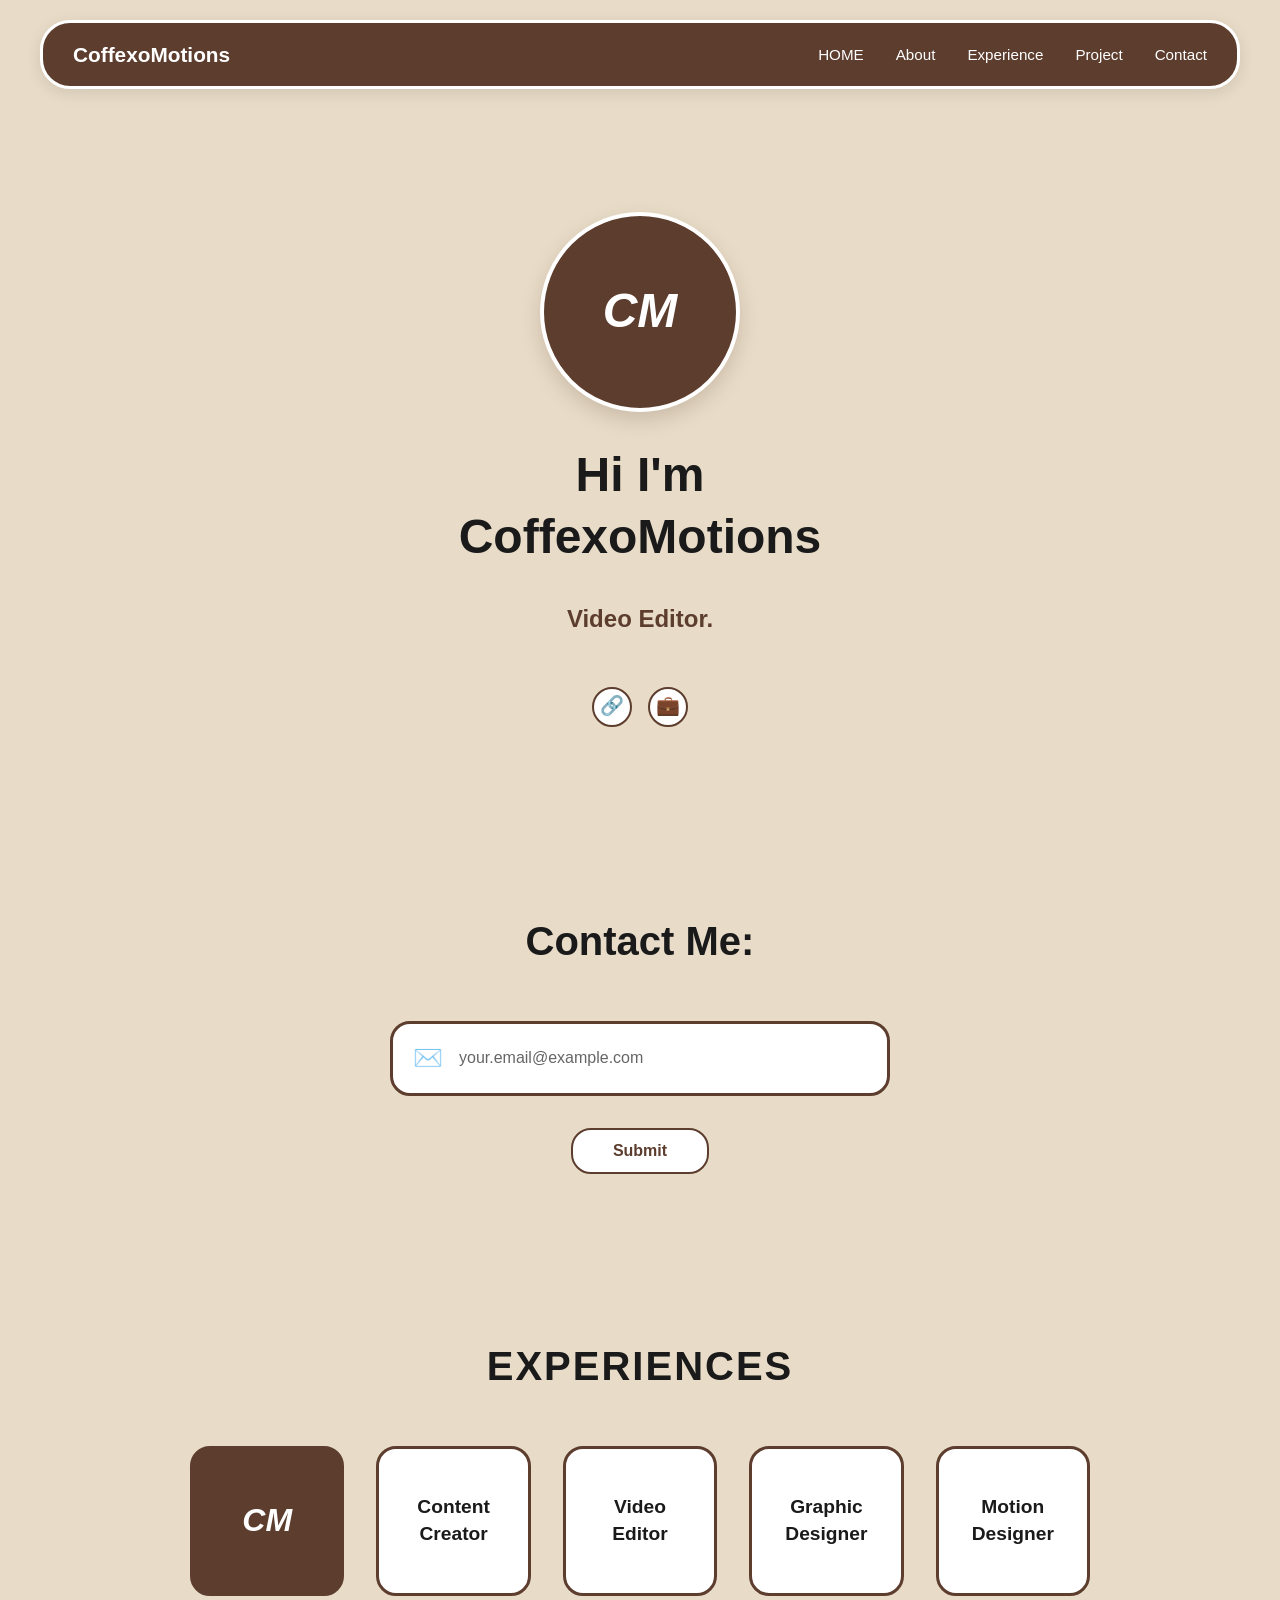
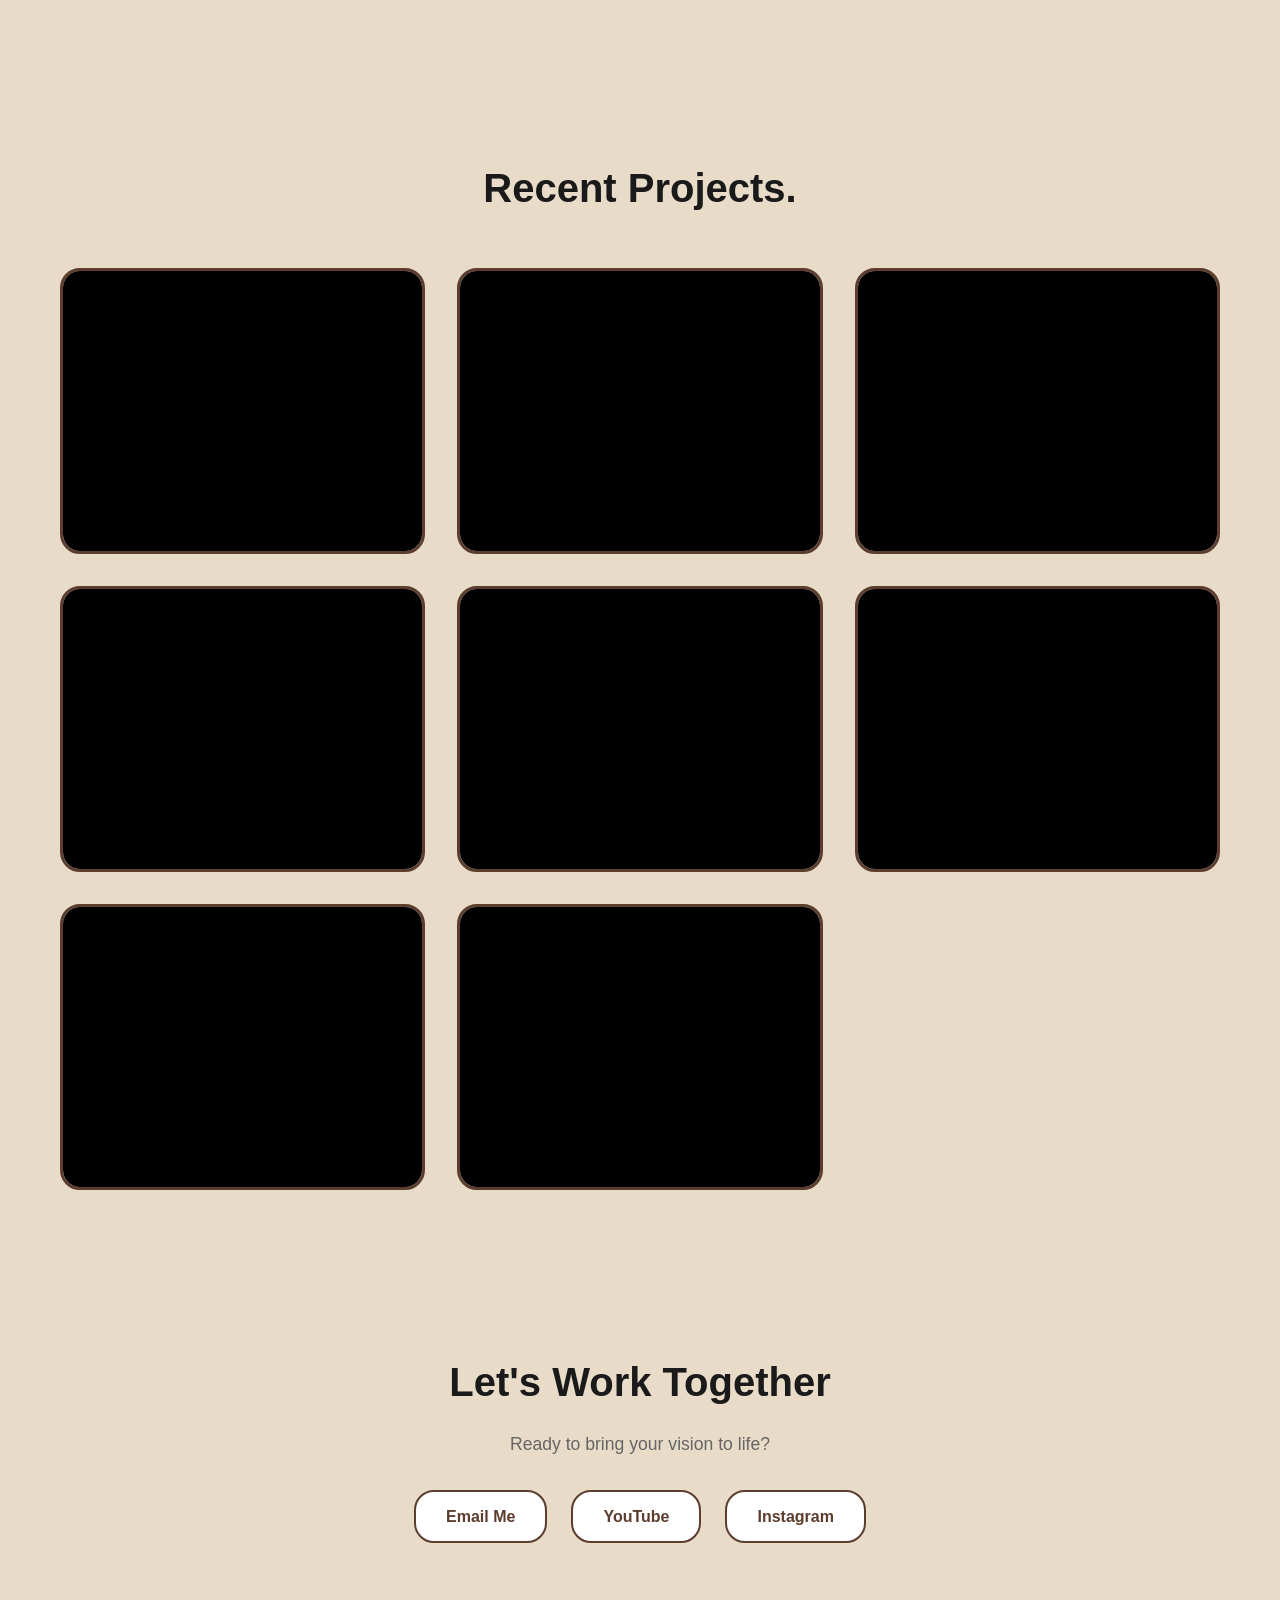
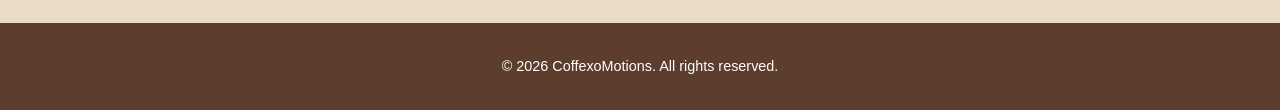
==== index.html @ 7d2a72c0 "Initial commit: Portfolio website with cream/brown design" ====
<!DOCTYPE html>
<html lang="en">
<head>
    <meta charset="UTF-8">
    <meta name="viewport" content="width=device-width, initial-scale=1.0">
    <title>CoffexoMotions - Video Editing Portfolio</title>
    <link rel="stylesheet" href="styles.css">
</head>
<body>
    <!-- Navigation -->
    <nav class="navbar">
        <div class="container">
            <div class="logo">CoffexoMotions</div>
            <ul class="nav-links">
                <li><a href="#home">HOME</a></li>
                <li><a href="#about">About</a></li>
                <li><a href="#experience">Experience</a></li>
                <li><a href="#portfolio">Project</a></li>
                <li><a href="#contact">Contact</a></li>
            </ul>
        </div>
    </nav>

    <!-- Hero Section -->
    <section id="home" class="hero">
        <div class="hero-content">
            <div class="profile-circle">
                <div class="profile-initials">CM</div>
            </div>
            <h1>Hi I'm<br>CoffexoMotions</h1>
            <p class="tagline">Video Editor.</p>
            <div class="social-links">
                <a href="https://github.com" target="_blank" class="social-icon">🔗</a>
                <a href="https://linkedin.com" target="_blank" class="social-icon">💼</a>
            </div>
        </div>
    </section>

    <!-- About Section -->
    <section id="about" class="about">
        <div class="container">
            <h2>Contact Me:</h2>
            <div class="contact-form">
                <div class="email-input">
                    <span class="email-icon">✉️</span>
                    <input type="email" placeholder="your.email@example.com">
                </div>
                <button class="submit-btn">Submit</button>
            </div>
        </div>
    </section>

    <!-- Experience Section -->
    <section id="experience" class="experience">
        <div class="container">
            <h2>EXPERIENCES</h2>
            <div class="experience-grid">
                <div class="experience-card main-card">
                    <div class="card-content">CM</div>
                </div>
                <div class="experience-card">
                    <div class="card-content">Content<br>Creator</div>
                </div>
                <div class="experience-card">
                    <div class="card-content">Video<br>Editor</div>
                </div>
                <div class="experience-card">
                    <div class="card-content">Graphic<br>Designer</div>
                </div>
                <div class="experience-card">
                    <div class="card-content">Motion<br>Designer</div>
                </div>
            </div>
        </div>
    </section>

    <!-- Portfolio Section -->
    <section id="portfolio" class="portfolio">
        <div class="container">
            <h2>Recent Projects.</h2>
            <div class="portfolio-grid">
                <div class="portfolio-card">
                    <div class="video-container">
                        <iframe width="100%" height="280" src="https://www.youtube.com/embed/" 
                                frameborder="0" allowfullscreen></iframe>
                    </div>
                </div>
                <div class="portfolio-card">
                    <div class="video-container">
                        <iframe width="100%" height="280" src="https://www.youtube.com/embed/" 
                                frameborder="0" allowfullscreen></iframe>
                    </div>
                </div>
                <div class="portfolio-card">
                    <div class="video-container">
                        <iframe width="100%" height="280" src="https://www.youtube.com/embed/" 
                                frameborder="0" allowfullscreen></iframe>
                    </div>
                </div>
                <div class="portfolio-card">
                    <div class="video-container">
                        <iframe width="100%" height="280" src="https://www.youtube.com/embed/" 
                                frameborder="0" allowfullscreen></iframe>
                    </div>
                </div>
                <div class="portfolio-card">
                    <div class="video-container">
                        <iframe width="100%" height="280" src="https://www.youtube.com/embed/" 
                                frameborder="0" allowfullscreen></iframe>
                    </div>
                </div>
                <div class="portfolio-card">
                    <div class="video-container">
                        <iframe width="100%" height="280" src="https://www.youtube.com/embed/" 
                                frameborder="0" allowfullscreen></iframe>
                    </div>
                </div>
                <div class="portfolio-card">
                    <div class="video-container">
                        <iframe width="100%" height="280" src="https://www.youtube.com/embed/" 
                                frameborder="0" allowfullscreen></iframe>
                    </div>
                </div>
                <div class="portfolio-card">
                    <div class="video-container">
                        <iframe width="100%" height="280" src="https://www.youtube.com/embed/" 
                                frameborder="0" allowfullscreen></iframe>
                    </div>
                </div>
            </div>
        </div>
    </section>

    <!-- Contact Section -->
    <section id="contact" class="contact">
        <div class="container">
            <h2>Let's Work Together</h2>
            <p>Ready to bring your vision to life?</p>
            <div class="contact-buttons">
                <a href="mailto:your.email@example.com" class="contact-btn">Email Me</a>
                <a href="https://youtube.com" target="_blank" class="contact-btn">YouTube</a>
                <a href="https://instagram.com" target="_blank" class="contact-btn">Instagram</a>
            </div>
        </div>
    </section>

    <!-- Footer -->
    <footer class="footer">
        <p>&copy; 2026 CoffexoMotions. All rights reserved.</p>
    </footer>
</body>
</html>
---- styles.css ----
/* ===== Global Styles ===== */
* {
    margin: 0;
    padding: 0;
    box-sizing: border-box;
}

:root {
    --bg-cream: #E8DCC8;
    --bg-light: #F5F1E8;
    --brown-dark: #5C3D2E;
    --brown-light: #8B5A3C;
    --text-dark: #1a1a1a;
    --text-light: #666666;
    --border-color: #5C3D2E;
    --border-radius: 20px;
    --transition: all 0.3s ease;
}

body {
    font-family: 'Segoe UI', Tahoma, Geneva, Verdana, sans-serif;
    background-color: var(--bg-cream);
    color: var(--text-dark);
    line-height: 1.6;
}

.container {
    max-width: 1200px;
    margin: 0 auto;
    padding: 0 20px;
}

/* ===== Navigation ===== */
.navbar {
    background-color: transparent;
    padding: 20px 0;
    position: sticky;
    top: 0;
    z-index: 100;
}

.navbar .container {
    display: flex;
    justify-content: space-between;
    align-items: center;
    background: linear-gradient(to right, var(--brown-dark) 0%, var(--brown-dark) 100%);
    padding: 15px 30px;
    border-radius: 30px;
    box-shadow: 0 4px 15px rgba(0, 0, 0, 0.1);
    border: 3px solid white;
}

.logo {
    font-size: 1.3rem;
    font-weight: bold;
    color: white;
    text-decoration: none;
}

.nav-links {
    display: flex;
    list-style: none;
    gap: 2rem;
}

.nav-links a {
    color: white;
    text-decoration: none;
    font-weight: 500;
    font-size: 0.95rem;
    transition: var(--transition);
}

.nav-links a:hover {
    opacity: 0.8;
    text-shadow: 0 0 5px rgba(255, 255, 255, 0.5);
}

/* ===== Hero Section ===== */
.hero {
    padding: 80px 20px;
    text-align: center;
    min-height: 80vh;
    display: flex;
    align-items: center;
    justify-content: center;
}

.hero-content {
    display: flex;
    flex-direction: column;
    align-items: center;
    gap: 2rem;
}

.profile-circle {
    width: 200px;
    height: 200px;
    border-radius: 50%;
    background-color: var(--brown-dark);
    border: 4px solid white;
    display: flex;
    align-items: center;
    justify-content: center;
    box-shadow: 0 8px 20px rgba(92, 61, 46, 0.2);
    animation: float 3s ease-in-out infinite;
}

.profile-initials {
    font-size: 3rem;
    font-weight: bold;
    color: white;
    font-style: italic;
}

.hero h1 {
    font-size: 3rem;
    color: var(--text-dark);
    font-weight: 700;
    line-height: 1.3;
}

.tagline {
    font-size: 1.5rem;
    color: var(--brown-dark);
    font-weight: 600;
}

.social-links {
    display: flex;
    gap: 1rem;
    margin-top: 1rem;
}

.social-icon {
    width: 40px;
    height: 40px;
    border-radius: 50%;
    background: white;
    border: 2px solid var(--brown-dark);
    display: flex;
    align-items: center;
    justify-content: center;
    font-size: 1.2rem;
    text-decoration: none;
    transition: var(--transition);
}

.social-icon:hover {
    background: var(--brown-dark);
    transform: translateY(-3px);
}

/* ===== About/Contact Section ===== */
.about {
    background-color: var(--bg-cream);
    padding: 80px 20px;
    text-align: center;
}

.about h2 {
    font-size: 2.5rem;
    color: var(--text-dark);
    text-align: center;
    margin-bottom: 3rem;
}

.contact-form {
    display: flex;
    flex-direction: column;
    align-items: center;
    gap: 2rem;
    max-width: 500px;
    margin: 0 auto;
}

.email-input {
    width: 100%;
    display: flex;
    align-items: center;
    gap: 1rem;
    background: white;
    padding: 15px 20px;
    border-radius: 20px;
    border: 3px solid var(--border-color);
    font-size: 1rem;
}

.email-icon {
    font-size: 1.5rem;
}

.email-input input {
    flex: 1;
    border: none;
    outline: none;
    font-size: 1rem;
    color: var(--text-light);
}

.email-input input::placeholder {
    color: var(--text-light);
}

.submit-btn {
    padding: 12px 40px;
    border: 2px solid var(--border-color);
    background: white;
    color: var(--border-color);
    border-radius: 20px;
    font-weight: 600;
    cursor: pointer;
    transition: var(--transition);
    font-size: 1rem;
}

.submit-btn:hover {
    background: var(--border-color);
    color: white;
}

/* ===== Experience Section ===== */
.experience {
    background-color: var(--bg-cream);
    padding: 80px 20px;
}

.experience h2 {
    font-size: 2.5rem;
    text-align: center;
    margin-bottom: 3rem;
    font-weight: 700;
    letter-spacing: 2px;
}

.experience-grid {
    display: grid;
    grid-template-columns: repeat(auto-fit, minmax(150px, 1fr));
    gap: 2rem;
    max-width: 900px;
    margin: 0 auto;
}

.experience-card {
    background: white;
    border: 3px solid var(--border-color);
    border-radius: var(--border-radius);
    padding: 30px 20px;
    display: flex;
    align-items: center;
    justify-content: center;
    min-height: 150px;
    text-align: center;
    transition: var(--transition);
    cursor: pointer;
}

.experience-card:hover {
    transform: translateY(-8px);
    box-shadow: 0 8px 20px rgba(92, 61, 46, 0.15);
    border-color: var(--brown-light);
}

.experience-card.main-card {
    background: var(--brown-dark);
    border-color: var(--brown-dark);
    grid-column: span 1;
}

.card-content {
    font-weight: 700;
    font-size: 1.2rem;
    line-height: 1.4;
    color: var(--text-dark);
}

.experience-card.main-card .card-content {
    color: white;
    font-size: 2rem;
    font-style: italic;
}

/* ===== Portfolio Section ===== */
.portfolio {
    background-color: var(--bg-cream);
    padding: 80px 20px;
}

.portfolio h2 {
    font-size: 2.5rem;
    text-align: center;
    margin-bottom: 3rem;
    font-weight: 700;
}

.portfolio-grid {
    display: grid;
    grid-template-columns: repeat(auto-fit, minmax(280px, 1fr));
    gap: 2rem;
}

.portfolio-card {
    background: white;
    border: 3px solid var(--border-color);
    border-radius: var(--border-radius);
    overflow: hidden;
    transition: var(--transition);
    cursor: pointer;
}

.portfolio-card:hover {
    transform: translateY(-10px);
    box-shadow: 0 10px 25px rgba(92, 61, 46, 0.2);
}

.video-container {
    width: 100%;
    background: #000;
    position: relative;
}

.video-container iframe {
    width: 100%;
    display: block;
}

/* ===== Contact Section ===== */
.contact {
    background-color: var(--bg-cream);
    padding: 80px 20px;
    text-align: center;
}

.contact h2 {
    font-size: 2.5rem;
    margin-bottom: 1rem;
    font-weight: 700;
}

.contact p {
    font-size: 1.1rem;
    color: var(--text-light);
    margin-bottom: 2rem;
}

.contact-buttons {
    display: flex;
    justify-content: center;
    gap: 1.5rem;
    flex-wrap: wrap;
}

.contact-btn {
    display: inline-block;
    background: white;
    color: var(--brown-dark);
    padding: 12px 30px;
    border: 2px solid var(--brown-dark);
    border-radius: 20px;
    text-decoration: none;
    font-weight: 600;
    transition: var(--transition);
}

.contact-btn:hover {
    background: var(--brown-dark);
    color: white;
    transform: translateY(-3px);
}

/* ===== Footer ===== */
.footer {
    background-color: var(--brown-dark);
    color: white;
    text-align: center;
    padding: 2rem;
    font-size: 0.9rem;
}

/* ===== Animations ===== */
@keyframes float {
    0%, 100% {
        transform: translateY(0);
    }
    50% {
        transform: translateY(-10px);
    }
}

/* ===== Responsive Design ===== */
@media (max-width: 768px) {
    .navbar .container {
        flex-direction: column;
        gap: 1rem;
    }

    .nav-links {
        gap: 1rem;
        font-size: 0.8rem;
        flex-wrap: wrap;
        justify-content: center;
    }

    .logo {
        font-size: 1rem;
    }

    .hero h1 {
        font-size: 2rem;
    }

    .profile-circle {
        width: 150px;
        height: 150px;
    }

    .profile-initials {
        font-size: 2.5rem;
    }

    .experience-grid {
        grid-template-columns: repeat(auto-fit, minmax(120px, 1fr));
        gap: 1rem;
    }

    .portfolio-grid {
        grid-template-columns: repeat(auto-fit, minmax(200px, 1fr));
    }
}

@media (max-width: 480px) {
    .hero h1 {
        font-size: 1.5rem;
    }

    .tagline {
        font-size: 1.2rem;
    }

    .contact-form {
        gap: 1rem;
    }

    .email-input {
        flex-direction: column;
        gap: 0.5rem;
    }

    .experience-grid {
        grid-template-columns: 1fr;
    }

    .portfolio-grid {
        grid-template-columns: 1fr;
    }

    .contact-buttons {
        flex-direction: column;
        gap: 1rem;
    }

    .contact-btn {
        width: 100%;
    }
}
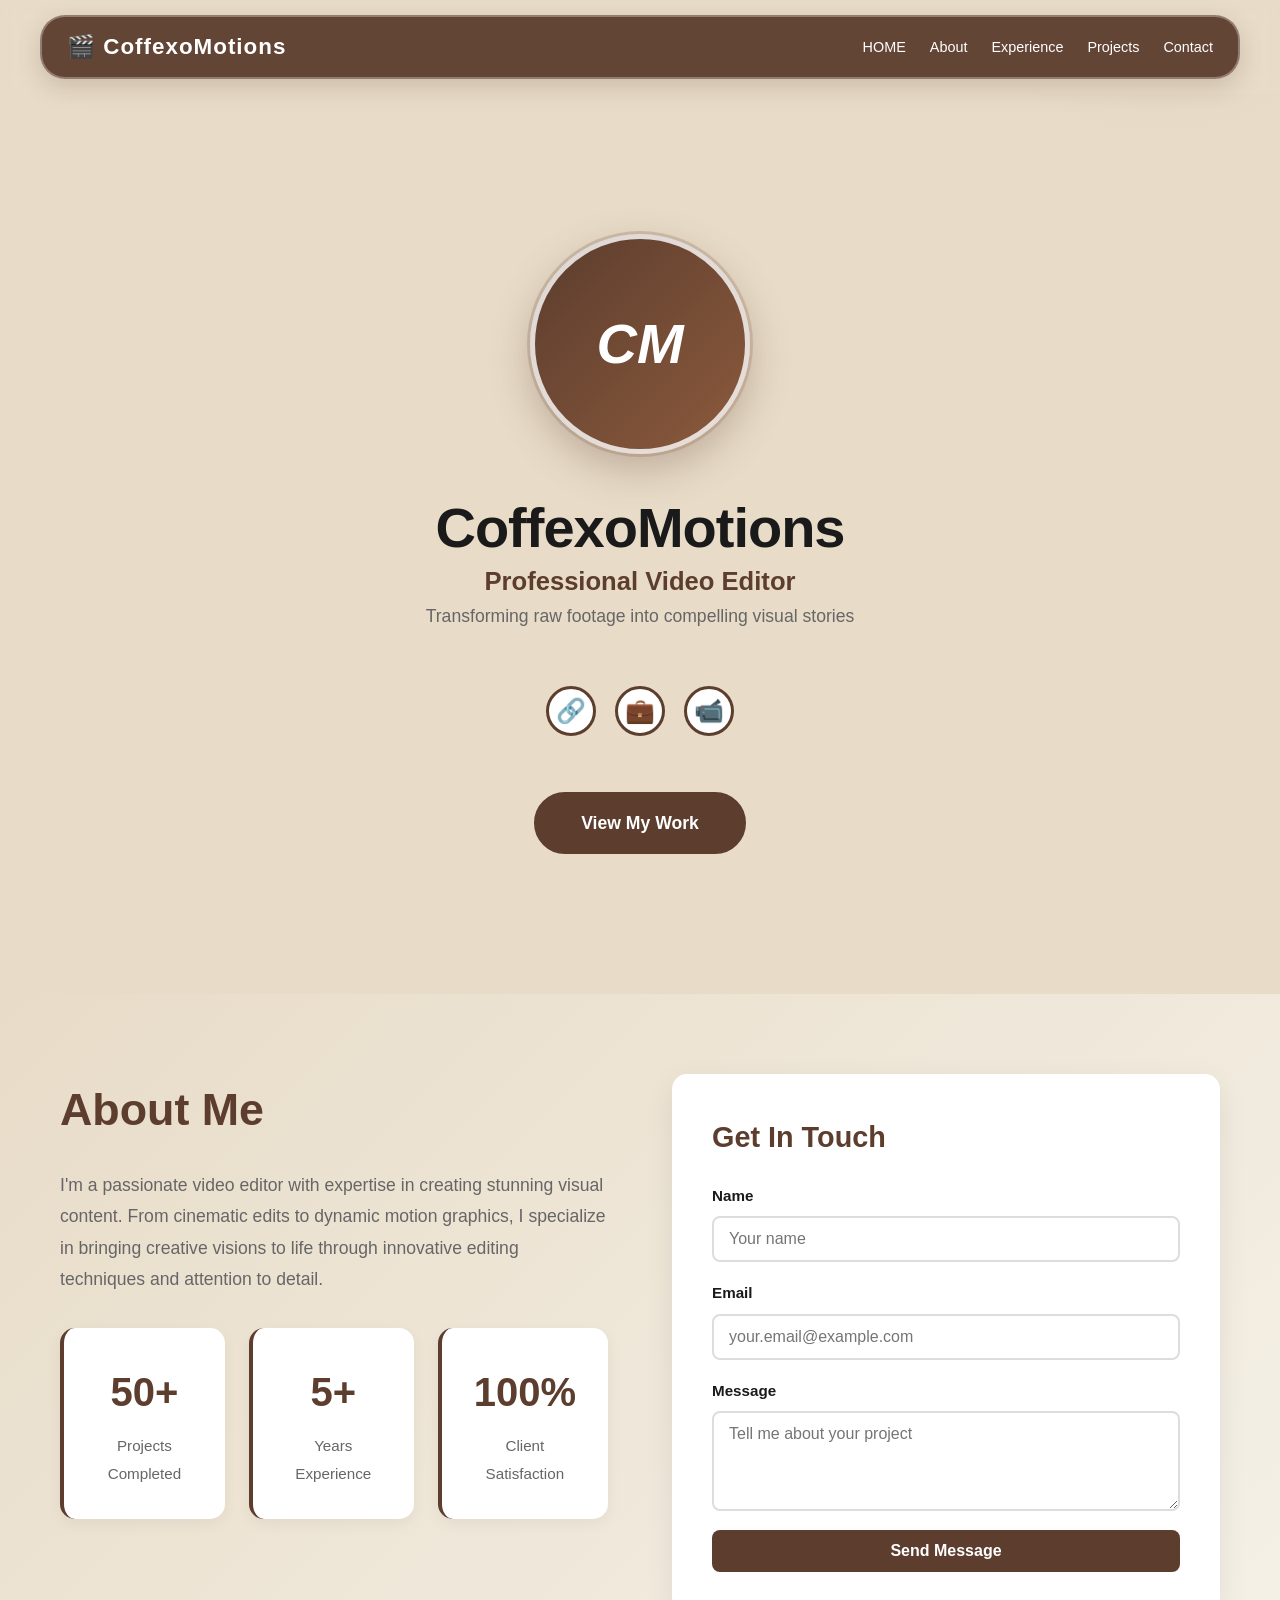
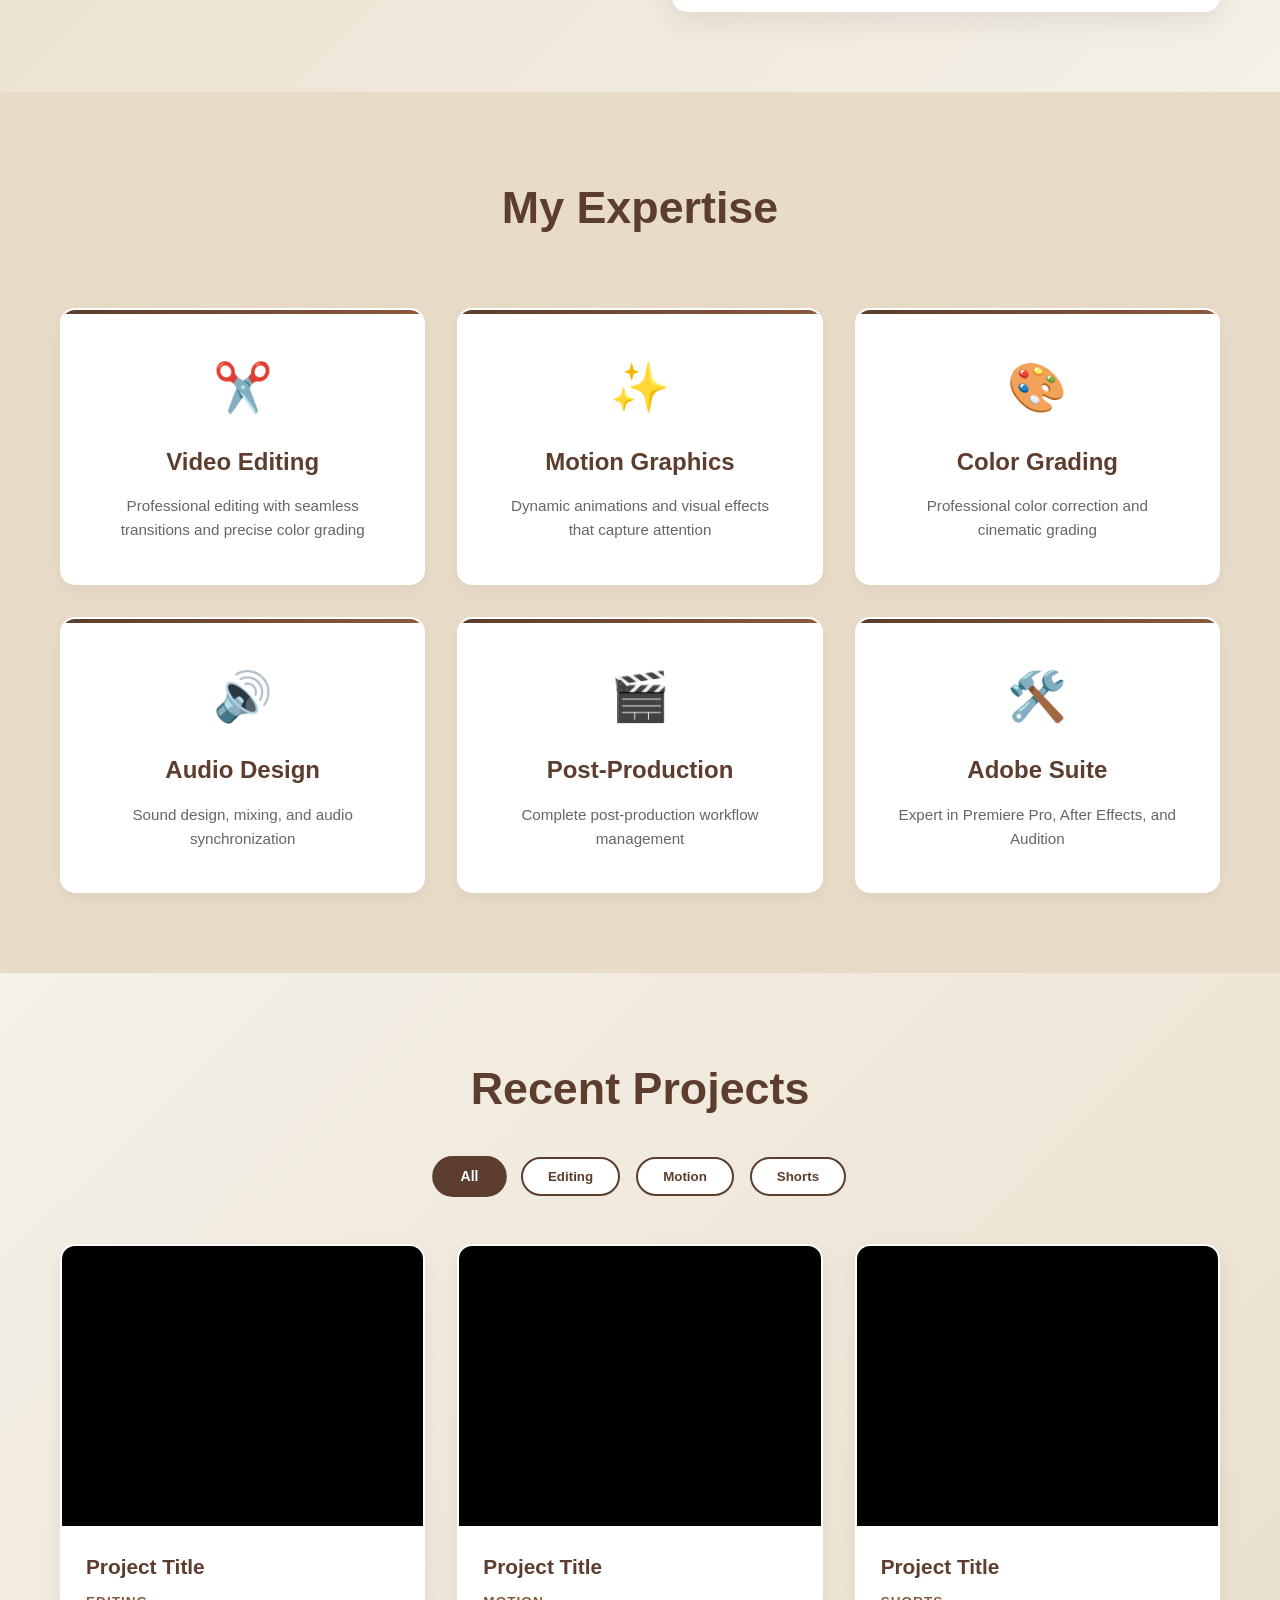
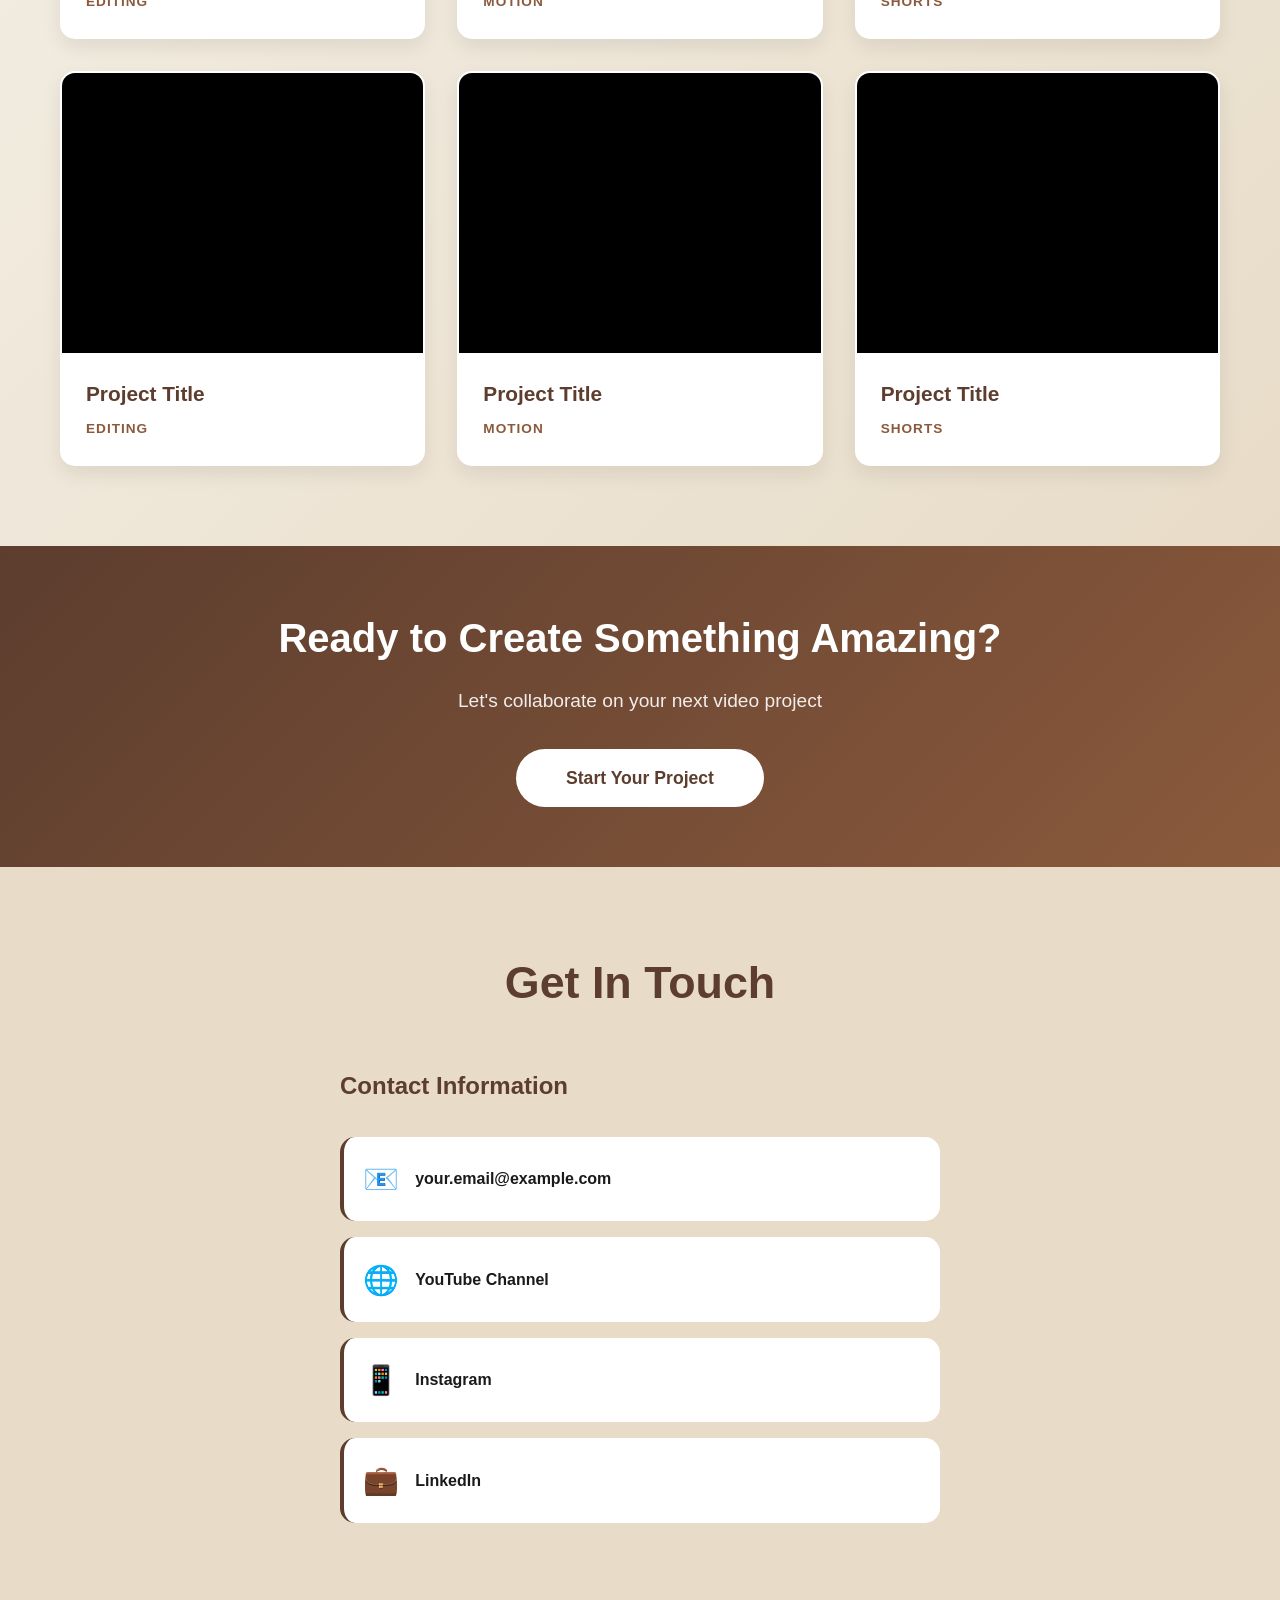
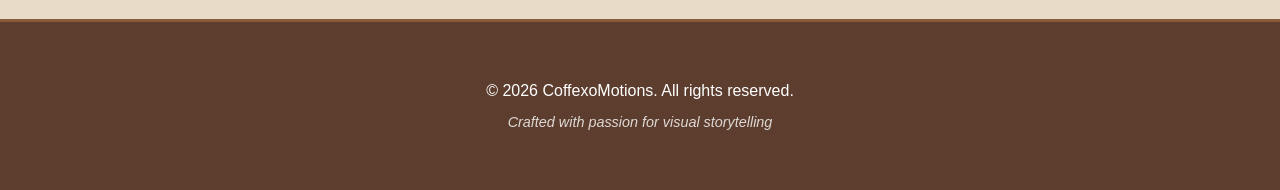
==== commit 2496b8bb: "Major redesign: Added more visual interest, animations, better spacing, and interactive features" ====
--- a/index.html
+++ b/index.html
@@ -10,12 +10,12 @@
     <!-- Navigation -->
     <nav class="navbar">
         <div class="container">
-            <div class="logo">CoffexoMotions</div>
+            <div class="logo">🎬 CoffexoMotions</div>
             <ul class="nav-links">
                 <li><a href="#home">HOME</a></li>
                 <li><a href="#about">About</a></li>
                 <li><a href="#experience">Experience</a></li>
-                <li><a href="#portfolio">Project</a></li>
+                <li><a href="#portfolio">Projects</a></li>
                 <li><a href="#contact">Contact</a></li>
             </ul>
         </div>
@@ -27,25 +27,61 @@
             <div class="profile-circle">
                 <div class="profile-initials">CM</div>
             </div>
-            <h1>Hi I'm<br>CoffexoMotions</h1>
-            <p class="tagline">Video Editor.</p>
+            <div class="hero-text">
+                <h1>CoffexoMotions</h1>
+                <p class="tagline">Professional Video Editor</p>
+                <p class="subtitle">Transforming raw footage into compelling visual stories</p>
+            </div>
             <div class="social-links">
                 <a href="https://github.com" target="_blank" class="social-icon">🔗</a>
                 <a href="https://linkedin.com" target="_blank" class="social-icon">💼</a>
-            </div>
-        </div>
+                <a href="https://youtube.com" target="_blank" class="social-icon">📹</a>
+            </div>
+            <a href="#portfolio" class="cta-button">View My Work</a>
+        </div>
+        <div class="hero-decoration"></div>
     </section>
 
     <!-- About Section -->
     <section id="about" class="about">
         <div class="container">
-            <h2>Contact Me:</h2>
-            <div class="contact-form">
-                <div class="email-input">
-                    <span class="email-icon">✉️</span>
-                    <input type="email" placeholder="your.email@example.com">
-                </div>
-                <button class="submit-btn">Submit</button>
+            <div class="about-wrapper">
+                <div class="about-text">
+                    <h2>About Me</h2>
+                    <p>I'm a passionate video editor with expertise in creating stunning visual content. From cinematic edits to dynamic motion graphics, I specialize in bringing creative visions to life through innovative editing techniques and attention to detail.</p>
+                    <div class="about-stats">
+                        <div class="stat">
+                            <h3>50+</h3>
+                            <p>Projects Completed</p>
+                        </div>
+                        <div class="stat">
+                            <h3>5+</h3>
+                            <p>Years Experience</p>
+                        </div>
+                        <div class="stat">
+                            <h3>100%</h3>
+                            <p>Client Satisfaction</p>
+                        </div>
+                    </div>
+                </div>
+                <div class="about-contact">
+                    <h3>Get In Touch</h3>
+                    <form class="contact-form" id="contactForm">
+                        <div class="form-group">
+                            <label for="name">Name</label>
+                            <input type="text" id="name" placeholder="Your name" required>
+                        </div>
+                        <div class="form-group">
+                            <label for="email">Email</label>
+                            <input type="email" id="email" placeholder="your.email@example.com" required>
+                        </div>
+                        <div class="form-group">
+                            <label for="message">Message</label>
+                            <textarea id="message" placeholder="Tell me about your project" rows="4" required></textarea>
+                        </div>
+                        <button type="submit" class="submit-btn">Send Message</button>
+                    </form>
+                </div>
             </div>
         </div>
     </section>
@@ -53,22 +89,37 @@
     <!-- Experience Section -->
     <section id="experience" class="experience">
         <div class="container">
-            <h2>EXPERIENCES</h2>
+            <h2>My Expertise</h2>
             <div class="experience-grid">
-                <div class="experience-card main-card">
-                    <div class="card-content">CM</div>
-                </div>
-                <div class="experience-card">
-                    <div class="card-content">Content<br>Creator</div>
-                </div>
-                <div class="experience-card">
-                    <div class="card-content">Video<br>Editor</div>
-                </div>
-                <div class="experience-card">
-                    <div class="card-content">Graphic<br>Designer</div>
-                </div>
-                <div class="experience-card">
-                    <div class="card-content">Motion<br>Designer</div>
+                <div class="experience-card">
+                    <div class="card-icon">✂️</div>
+                    <h3>Video Editing</h3>
+                    <p>Professional editing with seamless transitions and precise color grading</p>
+                </div>
+                <div class="experience-card">
+                    <div class="card-icon">✨</div>
+                    <h3>Motion Graphics</h3>
+                    <p>Dynamic animations and visual effects that capture attention</p>
+                </div>
+                <div class="experience-card">
+                    <div class="card-icon">🎨</div>
+                    <h3>Color Grading</h3>
+                    <p>Professional color correction and cinematic grading</p>
+                </div>
+                <div class="experience-card">
+                    <div class="card-icon">🔊</div>
+                    <h3>Audio Design</h3>
+                    <p>Sound design, mixing, and audio synchronization</p>
+                </div>
+                <div class="experience-card">
+                    <div class="card-icon">🎬</div>
+                    <h3>Post-Production</h3>
+                    <p>Complete post-production workflow management</p>
+                </div>
+                <div class="experience-card">
+                    <div class="card-icon">🛠️</div>
+                    <h3>Adobe Suite</h3>
+                    <p>Expert in Premiere Pro, After Effects, and Audition</p>
                 </div>
             </div>
         </div>
@@ -77,76 +128,105 @@
     <!-- Portfolio Section -->
     <section id="portfolio" class="portfolio">
         <div class="container">
-            <h2>Recent Projects.</h2>
+            <h2>Recent Projects</h2>
+            <div class="portfolio-filter">
+                <button class="filter-btn active" data-filter="all">All</button>
+                <button class="filter-btn" data-filter="editing">Editing</button>
+                <button class="filter-btn" data-filter="motion">Motion</button>
+                <button class="filter-btn" data-filter="short">Shorts</button>
+            </div>
             <div class="portfolio-grid">
-                <div class="portfolio-card">
-                    <div class="video-container">
-                        <iframe width="100%" height="280" src="https://www.youtube.com/embed/" 
-                                frameborder="0" allowfullscreen></iframe>
-                    </div>
-                </div>
-                <div class="portfolio-card">
-                    <div class="video-container">
-                        <iframe width="100%" height="280" src="https://www.youtube.com/embed/" 
-                                frameborder="0" allowfullscreen></iframe>
-                    </div>
-                </div>
-                <div class="portfolio-card">
-                    <div class="video-container">
-                        <iframe width="100%" height="280" src="https://www.youtube.com/embed/" 
-                                frameborder="0" allowfullscreen></iframe>
-                    </div>
-                </div>
-                <div class="portfolio-card">
-                    <div class="video-container">
-                        <iframe width="100%" height="280" src="https://www.youtube.com/embed/" 
-                                frameborder="0" allowfullscreen></iframe>
-                    </div>
-                </div>
-                <div class="portfolio-card">
-                    <div class="video-container">
-                        <iframe width="100%" height="280" src="https://www.youtube.com/embed/" 
-                                frameborder="0" allowfullscreen></iframe>
-                    </div>
-                </div>
-                <div class="portfolio-card">
-                    <div class="video-container">
-                        <iframe width="100%" height="280" src="https://www.youtube.com/embed/" 
-                                frameborder="0" allowfullscreen></iframe>
-                    </div>
-                </div>
-                <div class="portfolio-card">
-                    <div class="video-container">
-                        <iframe width="100%" height="280" src="https://www.youtube.com/embed/" 
-                                frameborder="0" allowfullscreen></iframe>
-                    </div>
-                </div>
-                <div class="portfolio-card">
-                    <div class="video-container">
-                        <iframe width="100%" height="280" src="https://www.youtube.com/embed/" 
-                                frameborder="0" allowfullscreen></iframe>
-                    </div>
-                </div>
-            </div>
+                <div class="portfolio-card" data-category="editing">
+                    <div class="video-container">
+                        <iframe width="100%" height="280" src="https://www.youtube.com/embed/" frameborder="0" allowfullscreen></iframe>
+                    </div>
+                    <h3>Project Title</h3>
+                    <p class="category-tag">Editing</p>
+                </div>
+                <div class="portfolio-card" data-category="motion">
+                    <div class="video-container">
+                        <iframe width="100%" height="280" src="https://www.youtube.com/embed/" frameborder="0" allowfullscreen></iframe>
+                    </div>
+                    <h3>Project Title</h3>
+                    <p class="category-tag">Motion</p>
+                </div>
+                <div class="portfolio-card" data-category="short">
+                    <div class="video-container">
+                        <iframe width="100%" height="280" src="https://www.youtube.com/embed/" frameborder="0" allowfullscreen></iframe>
+                    </div>
+                    <h3>Project Title</h3>
+                    <p class="category-tag">Shorts</p>
+                </div>
+                <div class="portfolio-card" data-category="editing">
+                    <div class="video-container">
+                        <iframe width="100%" height="280" src="https://www.youtube.com/embed/" frameborder="0" allowfullscreen></iframe>
+                    </div>
+                    <h3>Project Title</h3>
+                    <p class="category-tag">Editing</p>
+                </div>
+                <div class="portfolio-card" data-category="motion">
+                    <div class="video-container">
+                        <iframe width="100%" height="280" src="https://www.youtube.com/embed/" frameborder="0" allowfullscreen></iframe>
+                    </div>
+                    <h3>Project Title</h3>
+                    <p class="category-tag">Motion</p>
+                </div>
+                <div class="portfolio-card" data-category="short">
+                    <div class="video-container">
+                        <iframe width="100%" height="280" src="https://www.youtube.com/embed/" frameborder="0" allowfullscreen></iframe>
+                    </div>
+                    <h3>Project Title</h3>
+                    <p class="category-tag">Shorts</p>
+                </div>
+            </div>
+        </div>
+    </section>
+
+    <!-- CTA Section -->
+    <section class="cta-section">
+        <div class="container">
+            <h2>Ready to Create Something Amazing?</h2>
+            <p>Let's collaborate on your next video project</p>
+            <a href="#about" class="cta-button-large">Start Your Project</a>
         </div>
     </section>
 
     <!-- Contact Section -->
     <section id="contact" class="contact">
         <div class="container">
-            <h2>Let's Work Together</h2>
-            <p>Ready to bring your vision to life?</p>
-            <div class="contact-buttons">
-                <a href="mailto:your.email@example.com" class="contact-btn">Email Me</a>
-                <a href="https://youtube.com" target="_blank" class="contact-btn">YouTube</a>
-                <a href="https://instagram.com" target="_blank" class="contact-btn">Instagram</a>
+            <h2>Get In Touch</h2>
+            <div class="contact-content">
+                <div class="contact-info">
+                    <h3>Contact Information</h3>
+                    <div class="info-item">
+                        <span class="icon">📧</span>
+                        <a href="mailto:your.email@example.com">your.email@example.com</a>
+                    </div>
+                    <div class="info-item">
+                        <span class="icon">🌐</span>
+                        <a href="https://youtube.com" target="_blank">YouTube Channel</a>
+                    </div>
+                    <div class="info-item">
+                        <span class="icon">📱</span>
+                        <a href="https://instagram.com" target="_blank">Instagram</a>
+                    </div>
+                    <div class="info-item">
+                        <span class="icon">💼</span>
+                        <a href="https://linkedin.com" target="_blank">LinkedIn</a>
+                    </div>
+                </div>
             </div>
         </div>
     </section>
 
     <!-- Footer -->
     <footer class="footer">
-        <p>&copy; 2026 CoffexoMotions. All rights reserved.</p>
+        <div class="container">
+            <p>&copy; 2026 CoffexoMotions. All rights reserved.</p>
+            <p class="footer-subtitle">Crafted with passion for visual storytelling</p>
+        </div>
     </footer>
+
+    <script src="script.js"></script>
 </body>
 </html>
--- a/styles.css
+++ b/styles.css
@@ -13,7 +13,7 @@
     --text-dark: #1a1a1a;
     --text-light: #666666;
     --border-color: #5C3D2E;
-    --border-radius: 20px;
+    --border-radius: 15px;
     --transition: all 0.3s ease;
 }
 
@@ -22,6 +22,7 @@
     background-color: var(--bg-cream);
     color: var(--text-dark);
     line-height: 1.6;
+    overflow-x: hidden;
 }
 
 .container {
@@ -33,190 +34,319 @@
 /* ===== Navigation ===== */
 .navbar {
     background-color: transparent;
-    padding: 20px 0;
+    padding: 15px 0;
     position: sticky;
     top: 0;
     z-index: 100;
+    backdrop-filter: blur(10px);
 }
 
 .navbar .container {
     display: flex;
     justify-content: space-between;
     align-items: center;
-    background: linear-gradient(to right, var(--brown-dark) 0%, var(--brown-dark) 100%);
-    padding: 15px 30px;
-    border-radius: 30px;
-    box-shadow: 0 4px 15px rgba(0, 0, 0, 0.1);
-    border: 3px solid white;
+    background: rgba(92, 61, 46, 0.95);
+    padding: 12px 25px;
+    border-radius: 25px;
+    box-shadow: 0 8px 25px rgba(92, 61, 46, 0.2);
+    border: 2px solid rgba(255, 255, 255, 0.3);
 }
 
 .logo {
-    font-size: 1.3rem;
+    font-size: 1.4rem;
     font-weight: bold;
     color: white;
     text-decoration: none;
+    letter-spacing: 1px;
 }
 
 .nav-links {
     display: flex;
     list-style: none;
-    gap: 2rem;
+    gap: 1.5rem;
 }
 
 .nav-links a {
     color: white;
     text-decoration: none;
     font-weight: 500;
-    font-size: 0.95rem;
-    transition: var(--transition);
-}
-
-.nav-links a:hover {
-    opacity: 0.8;
-    text-shadow: 0 0 5px rgba(255, 255, 255, 0.5);
+    font-size: 0.9rem;
+    transition: var(--transition);
+    position: relative;
+}
+
+.nav-links a::after {
+    content: '';
+    position: absolute;
+    bottom: -5px;
+    left: 0;
+    width: 0;
+    height: 2px;
+    background: white;
+    transition: width 0.3s ease;
+}
+
+.nav-links a:hover::after {
+    width: 100%;
 }
 
 /* ===== Hero Section ===== */
 .hero {
-    padding: 80px 20px;
+    padding: 100px 20px;
     text-align: center;
-    min-height: 80vh;
+    min-height: 100vh;
     display: flex;
     align-items: center;
     justify-content: center;
+    position: relative;
+    overflow: hidden;
+}
+
+.hero-decoration {
+    position: absolute;
+    top: -50%;
+    right: -10%;
+    width: 500px;
+    height: 500px;
+    background: radial-gradient(circle, rgba(139, 90, 60, 0.1) 0%, transparent 70%);
+    border-radius: 50%;
+    animation: float 6s ease-in-out infinite;
 }
 
 .hero-content {
     display: flex;
     flex-direction: column;
     align-items: center;
-    gap: 2rem;
+    gap: 2.5rem;
+    position: relative;
+    z-index: 1;
 }
 
 .profile-circle {
-    width: 200px;
-    height: 200px;
+    width: 220px;
+    height: 220px;
     border-radius: 50%;
-    background-color: var(--brown-dark);
-    border: 4px solid white;
+    background: linear-gradient(135deg, var(--brown-dark) 0%, var(--brown-light) 100%);
+    border: 5px solid white;
     display: flex;
     align-items: center;
     justify-content: center;
-    box-shadow: 0 8px 20px rgba(92, 61, 46, 0.2);
+    box-shadow: 0 15px 40px rgba(92, 61, 46, 0.3);
     animation: float 3s ease-in-out infinite;
+    position: relative;
+}
+
+.profile-circle::before {
+    content: '';
+    position: absolute;
+    inset: -8px;
+    border-radius: 50%;
+    background: linear-gradient(135deg, var(--brown-dark), var(--brown-light));
+    opacity: 0.2;
+    animation: spin 20s linear infinite;
 }
 
 .profile-initials {
-    font-size: 3rem;
+    font-size: 3.5rem;
     font-weight: bold;
     color: white;
     font-style: italic;
-}
-
-.hero h1 {
-    font-size: 3rem;
+    z-index: 1;
+}
+
+.hero-text h1 {
+    font-size: 3.5rem;
     color: var(--text-dark);
+    font-weight: 800;
+    line-height: 1.2;
+    letter-spacing: -1px;
+}
+
+.tagline {
+    font-size: 1.6rem;
+    color: var(--brown-dark);
     font-weight: 700;
-    line-height: 1.3;
-}
-
-.tagline {
-    font-size: 1.5rem;
-    color: var(--brown-dark);
-    font-weight: 600;
+    margin: 0;
+}
+
+.subtitle {
+    font-size: 1.1rem;
+    color: var(--text-light);
+    max-width: 500px;
+    margin: 0;
 }
 
 .social-links {
     display: flex;
-    gap: 1rem;
-    margin-top: 1rem;
+    gap: 1.2rem;
+    margin: 1rem 0;
 }
 
 .social-icon {
-    width: 40px;
-    height: 40px;
+    width: 50px;
+    height: 50px;
     border-radius: 50%;
     background: white;
-    border: 2px solid var(--brown-dark);
+    border: 3px solid var(--brown-dark);
     display: flex;
     align-items: center;
     justify-content: center;
-    font-size: 1.2rem;
+    font-size: 1.5rem;
     text-decoration: none;
     transition: var(--transition);
+    cursor: pointer;
 }
 
 .social-icon:hover {
     background: var(--brown-dark);
+    transform: translateY(-8px) scale(1.1);
+    box-shadow: 0 10px 25px rgba(92, 61, 46, 0.3);
+}
+
+.cta-button {
+    display: inline-block;
+    background: var(--brown-dark);
+    color: white;
+    padding: 15px 45px;
+    border-radius: 50px;
+    text-decoration: none;
+    font-weight: 700;
+    transition: var(--transition);
+    border: 2px solid var(--brown-dark);
+    font-size: 1.1rem;
+}
+
+.cta-button:hover {
+    background: white;
+    color: var(--brown-dark);
+    transform: translateY(-5px);
+    box-shadow: 0 15px 30px rgba(92, 61, 46, 0.3);
+}
+
+/* ===== About Section ===== */
+.about {
+    background: linear-gradient(135deg, var(--bg-cream) 0%, var(--bg-light) 100%);
+    padding: 80px 20px;
+}
+
+.about-wrapper {
+    display: grid;
+    grid-template-columns: 1fr 1fr;
+    gap: 4rem;
+    align-items: start;
+}
+
+.about-text h2 {
+    font-size: 2.8rem;
+    margin-bottom: 1.5rem;
+    color: var(--brown-dark);
+    font-weight: 800;
+}
+
+.about-text p {
+    font-size: 1.1rem;
+    color: var(--text-light);
+    margin-bottom: 2rem;
+    line-height: 1.8;
+}
+
+.about-stats {
+    display: grid;
+    grid-template-columns: repeat(3, 1fr);
+    gap: 1.5rem;
+    margin-top: 2rem;
+}
+
+.stat {
+    background: white;
+    padding: 2rem;
+    border-radius: var(--border-radius);
+    text-align: center;
+    border-left: 4px solid var(--brown-dark);
+    box-shadow: 0 5px 15px rgba(0, 0, 0, 0.05);
+    transition: var(--transition);
+}
+
+.stat:hover {
+    transform: translateY(-5px);
+    box-shadow: 0 10px 25px rgba(92, 61, 46, 0.15);
+}
+
+.stat h3 {
+    font-size: 2.5rem;
+    color: var(--brown-dark);
+    margin-bottom: 0.5rem;
+}
+
+.stat p {
+    font-size: 0.95rem;
+    margin: 0;
+}
+
+.about-contact {
+    background: white;
+    padding: 2.5rem;
+    border-radius: var(--border-radius);
+    box-shadow: 0 10px 30px rgba(0, 0, 0, 0.08);
+}
+
+.about-contact h3 {
+    font-size: 1.8rem;
+    margin-bottom: 1.5rem;
+    color: var(--brown-dark);
+}
+
+.contact-form {
+    display: flex;
+    flex-direction: column;
+    gap: 1.2rem;
+}
+
+.form-group {
+    display: flex;
+    flex-direction: column;
+    gap: 0.5rem;
+}
+
+.form-group label {
+    font-weight: 600;
+    color: var(--text-dark);
+    font-size: 0.95rem;
+}
+
+.form-group input,
+.form-group textarea {
+    padding: 12px 15px;
+    border: 2px solid #ddd;
+    border-radius: 8px;
+    font-size: 1rem;
+    font-family: inherit;
+    transition: var(--transition);
+}
+
+.form-group input:focus,
+.form-group textarea:focus {
+    outline: none;
+    border-color: var(--brown-dark);
+    box-shadow: 0 0 0 3px rgba(92, 61, 46, 0.1);
+}
+
+.submit-btn {
+    padding: 12px 30px;
+    background: var(--brown-dark);
+    color: white;
+    border: none;
+    border-radius: 8px;
+    font-weight: 700;
+    cursor: pointer;
+    transition: var(--transition);
+    font-size: 1rem;
+}
+
+.submit-btn:hover {
+    background: var(--brown-light);
     transform: translateY(-3px);
-}
-
-/* ===== About/Contact Section ===== */
-.about {
-    background-color: var(--bg-cream);
-    padding: 80px 20px;
-    text-align: center;
-}
-
-.about h2 {
-    font-size: 2.5rem;
-    color: var(--text-dark);
-    text-align: center;
-    margin-bottom: 3rem;
-}
-
-.contact-form {
-    display: flex;
-    flex-direction: column;
-    align-items: center;
-    gap: 2rem;
-    max-width: 500px;
-    margin: 0 auto;
-}
-
-.email-input {
-    width: 100%;
-    display: flex;
-    align-items: center;
-    gap: 1rem;
-    background: white;
-    padding: 15px 20px;
-    border-radius: 20px;
-    border: 3px solid var(--border-color);
-    font-size: 1rem;
-}
-
-.email-icon {
-    font-size: 1.5rem;
-}
-
-.email-input input {
-    flex: 1;
-    border: none;
-    outline: none;
-    font-size: 1rem;
-    color: var(--text-light);
-}
-
-.email-input input::placeholder {
-    color: var(--text-light);
-}
-
-.submit-btn {
-    padding: 12px 40px;
-    border: 2px solid var(--border-color);
-    background: white;
-    color: var(--border-color);
-    border-radius: 20px;
-    font-weight: 600;
-    cursor: pointer;
-    transition: var(--transition);
-    font-size: 1rem;
-}
-
-.submit-btn:hover {
-    background: var(--border-color);
-    color: white;
+    box-shadow: 0 8px 20px rgba(92, 61, 46, 0.3);
 }
 
 /* ===== Experience Section ===== */
@@ -226,146 +356,248 @@
 }
 
 .experience h2 {
-    font-size: 2.5rem;
+    font-size: 2.8rem;
     text-align: center;
-    margin-bottom: 3rem;
-    font-weight: 700;
-    letter-spacing: 2px;
+    margin-bottom: 4rem;
+    color: var(--brown-dark);
+    font-weight: 800;
 }
 
 .experience-grid {
-    display: grid;
-    grid-template-columns: repeat(auto-fit, minmax(150px, 1fr));
-    gap: 2rem;
-    max-width: 900px;
-    margin: 0 auto;
-}
-
-.experience-card {
-    background: white;
-    border: 3px solid var(--border-color);
-    border-radius: var(--border-radius);
-    padding: 30px 20px;
-    display: flex;
-    align-items: center;
-    justify-content: center;
-    min-height: 150px;
-    text-align: center;
-    transition: var(--transition);
-    cursor: pointer;
-}
-
-.experience-card:hover {
-    transform: translateY(-8px);
-    box-shadow: 0 8px 20px rgba(92, 61, 46, 0.15);
-    border-color: var(--brown-light);
-}
-
-.experience-card.main-card {
-    background: var(--brown-dark);
-    border-color: var(--brown-dark);
-    grid-column: span 1;
-}
-
-.card-content {
-    font-weight: 700;
-    font-size: 1.2rem;
-    line-height: 1.4;
-    color: var(--text-dark);
-}
-
-.experience-card.main-card .card-content {
-    color: white;
-    font-size: 2rem;
-    font-style: italic;
-}
-
-/* ===== Portfolio Section ===== */
-.portfolio {
-    background-color: var(--bg-cream);
-    padding: 80px 20px;
-}
-
-.portfolio h2 {
-    font-size: 2.5rem;
-    text-align: center;
-    margin-bottom: 3rem;
-    font-weight: 700;
-}
-
-.portfolio-grid {
     display: grid;
     grid-template-columns: repeat(auto-fit, minmax(280px, 1fr));
     gap: 2rem;
 }
 
+.experience-card {
+    background: white;
+    padding: 2.5rem;
+    border-radius: var(--border-radius);
+    text-align: center;
+    transition: var(--transition);
+    border: 2px solid transparent;
+    box-shadow: 0 5px 15px rgba(0, 0, 0, 0.05);
+    position: relative;
+    overflow: hidden;
+}
+
+.experience-card::before {
+    content: '';
+    position: absolute;
+    top: 0;
+    left: 0;
+    right: 0;
+    height: 4px;
+    background: linear-gradient(90deg, var(--brown-dark), var(--brown-light));
+}
+
+.experience-card:hover {
+    transform: translateY(-10px);
+    box-shadow: 0 15px 35px rgba(92, 61, 46, 0.2);
+    border-color: var(--brown-light);
+}
+
+.card-icon {
+    font-size: 3rem;
+    margin-bottom: 1rem;
+    display: block;
+}
+
+.experience-card h3 {
+    font-size: 1.5rem;
+    color: var(--brown-dark);
+    margin-bottom: 0.8rem;
+    font-weight: 700;
+}
+
+.experience-card p {
+    color: var(--text-light);
+    font-size: 0.95rem;
+    line-height: 1.6;
+}
+
+/* ===== Portfolio Section ===== */
+.portfolio {
+    background: linear-gradient(135deg, var(--bg-light) 0%, var(--bg-cream) 100%);
+    padding: 80px 20px;
+}
+
+.portfolio h2 {
+    font-size: 2.8rem;
+    text-align: center;
+    margin-bottom: 2rem;
+    color: var(--brown-dark);
+    font-weight: 800;
+}
+
+.portfolio-filter {
+    display: flex;
+    justify-content: center;
+    gap: 1rem;
+    margin-bottom: 3rem;
+    flex-wrap: wrap;
+}
+
+.filter-btn {
+    padding: 10px 25px;
+    border: 2px solid var(--brown-dark);
+    background: white;
+    color: var(--brown-dark);
+    border-radius: 25px;
+    font-weight: 600;
+    cursor: pointer;
+    transition: var(--transition);
+}
+
+.filter-btn:hover,
+.filter-btn.active {
+    background: var(--brown-dark);
+    color: white;
+    transform: scale(1.05);
+}
+
+.portfolio-grid {
+    display: grid;
+    grid-template-columns: repeat(auto-fit, minmax(300px, 1fr));
+    gap: 2rem;
+}
+
 .portfolio-card {
     background: white;
-    border: 3px solid var(--border-color);
     border-radius: var(--border-radius);
     overflow: hidden;
     transition: var(--transition);
-    cursor: pointer;
+    box-shadow: 0 8px 20px rgba(0, 0, 0, 0.08);
+    border: 2px solid transparent;
 }
 
 .portfolio-card:hover {
-    transform: translateY(-10px);
-    box-shadow: 0 10px 25px rgba(92, 61, 46, 0.2);
+    transform: translateY(-12px) rotate(1deg);
+    box-shadow: 0 20px 40px rgba(92, 61, 46, 0.2);
+    border-color: var(--brown-light);
 }
 
 .video-container {
     width: 100%;
     background: #000;
     position: relative;
+    overflow: hidden;
 }
 
 .video-container iframe {
     width: 100%;
     display: block;
+}
+
+.portfolio-card h3 {
+    padding: 1.5rem 1.5rem 0.5rem;
+    color: var(--brown-dark);
+    font-size: 1.3rem;
+    font-weight: 700;
+}
+
+.category-tag {
+    padding: 0 1.5rem 1.5rem;
+    color: var(--brown-light);
+    font-size: 0.85rem;
+    font-weight: 600;
+    margin: 0;
+    text-transform: uppercase;
+    letter-spacing: 1px;
+}
+
+/* ===== CTA Section ===== */
+.cta-section {
+    background: linear-gradient(135deg, var(--brown-dark) 0%, var(--brown-light) 100%);
+    color: white;
+    padding: 60px 20px;
+    text-align: center;
+}
+
+.cta-section h2 {
+    font-size: 2.5rem;
+    margin-bottom: 1rem;
+    font-weight: 800;
+}
+
+.cta-section p {
+    font-size: 1.2rem;
+    margin-bottom: 2rem;
+    opacity: 0.9;
+}
+
+.cta-button-large {
+    display: inline-block;
+    background: white;
+    color: var(--brown-dark);
+    padding: 15px 50px;
+    border-radius: 50px;
+    text-decoration: none;
+    font-weight: 700;
+    transition: var(--transition);
+    font-size: 1.1rem;
+}
+
+.cta-button-large:hover {
+    transform: scale(1.08) translateY(-3px);
+    box-shadow: 0 15px 30px rgba(0, 0, 0, 0.3);
 }
 
 /* ===== Contact Section ===== */
 .contact {
     background-color: var(--bg-cream);
     padding: 80px 20px;
+}
+
+.contact h2 {
+    font-size: 2.8rem;
     text-align: center;
-}
-
-.contact h2 {
-    font-size: 2.5rem;
+    margin-bottom: 3rem;
+    color: var(--brown-dark);
+    font-weight: 800;
+}
+
+.contact-content {
+    max-width: 600px;
+    margin: 0 auto;
+}
+
+.contact-info h3 {
+    font-size: 1.5rem;
+    margin-bottom: 2rem;
+    color: var(--brown-dark);
+}
+
+.info-item {
+    display: flex;
+    align-items: center;
+    gap: 1rem;
+    padding: 1.2rem;
+    background: white;
+    border-radius: var(--border-radius);
     margin-bottom: 1rem;
-    font-weight: 700;
-}
-
-.contact p {
-    font-size: 1.1rem;
-    color: var(--text-light);
-    margin-bottom: 2rem;
-}
-
-.contact-buttons {
-    display: flex;
-    justify-content: center;
-    gap: 1.5rem;
-    flex-wrap: wrap;
-}
-
-.contact-btn {
-    display: inline-block;
-    background: white;
-    color: var(--brown-dark);
-    padding: 12px 30px;
-    border: 2px solid var(--brown-dark);
-    border-radius: 20px;
+    transition: var(--transition);
+    border-left: 4px solid var(--brown-dark);
+}
+
+.info-item:hover {
+    transform: translateX(10px);
+    box-shadow: 0 8px 20px rgba(92, 61, 46, 0.15);
+}
+
+.info-item .icon {
+    font-size: 1.8rem;
+}
+
+.info-item a {
+    color: var(--text-dark);
     text-decoration: none;
     font-weight: 600;
     transition: var(--transition);
 }
 
-.contact-btn:hover {
-    background: var(--brown-dark);
-    color: white;
-    transform: translateY(-3px);
+.info-item a:hover {
+    color: var(--brown-dark);
 }
 
 /* ===== Footer ===== */
@@ -373,8 +605,18 @@
     background-color: var(--brown-dark);
     color: white;
     text-align: center;
-    padding: 2rem;
+    padding: 3rem 20px;
+    border-top: 3px solid var(--brown-light);
+}
+
+.footer p {
+    margin: 0.5rem 0;
+}
+
+.footer-subtitle {
     font-size: 0.9rem;
+    opacity: 0.8;
+    font-style: italic;
 }
 
 /* ===== Animations ===== */
@@ -383,7 +625,16 @@
         transform: translateY(0);
     }
     50% {
-        transform: translateY(-10px);
+        transform: translateY(-20px);
+    }
+}
+
+@keyframes spin {
+    from {
+        transform: rotate(0deg);
+    }
+    to {
+        transform: rotate(360deg);
     }
 }
 
@@ -395,18 +646,23 @@
     }
 
     .nav-links {
-        gap: 1rem;
+        gap: 0.8rem;
         font-size: 0.8rem;
         flex-wrap: wrap;
         justify-content: center;
     }
 
     .logo {
-        font-size: 1rem;
-    }
-
-    .hero h1 {
-        font-size: 2rem;
+        font-size: 1.2rem;
+    }
+
+    .hero {
+        padding: 60px 20px;
+        min-height: auto;
+    }
+
+    .hero-text h1 {
+        font-size: 2.5rem;
     }
 
     .profile-circle {
@@ -418,40 +674,63 @@
         font-size: 2.5rem;
     }
 
+    .about-wrapper {
+        grid-template-columns: 1fr;
+        gap: 2rem;
+    }
+
+    .about-stats {
+        grid-template-columns: 1fr;
+    }
+
     .experience-grid {
-        grid-template-columns: repeat(auto-fit, minmax(120px, 1fr));
-        gap: 1rem;
+        grid-template-columns: 1fr;
     }
 
     .portfolio-grid {
-        grid-template-columns: repeat(auto-fit, minmax(200px, 1fr));
+        grid-template-columns: 1fr;
+    }
+
+    .experience h2,
+    .portfolio h2,
+    .about-text h2,
+    .contact h2 {
+        font-size: 2rem;
+    }
+
+    .cta-section h2 {
+        font-size: 1.8rem;
     }
 }
 
 @media (max-width: 480px) {
-    .hero h1 {
-        font-size: 1.5rem;
+    .hero-text h1 {
+        font-size: 1.8rem;
     }
 
     .tagline {
         font-size: 1.2rem;
     }
 
-    .contact-form {
+    .subtitle {
+        font-size: 0.95rem;
+    }
+
+    .about-stats {
         gap: 1rem;
     }
 
-    .email-input {
-        flex-direction: column;
+    .stat h3 {
+        font-size: 1.8rem;
+    }
+
+    .portfolio-filter {
         gap: 0.5rem;
     }
 
-    .experience-grid {
-        grid-template-columns: 1fr;
-    }
-
-    .portfolio-grid {
-        grid-template-columns: 1fr;
+    .filter-btn {
+        padding: 8px 16px;
+        font-size: 0.85rem;
     }
 
     .contact-buttons {
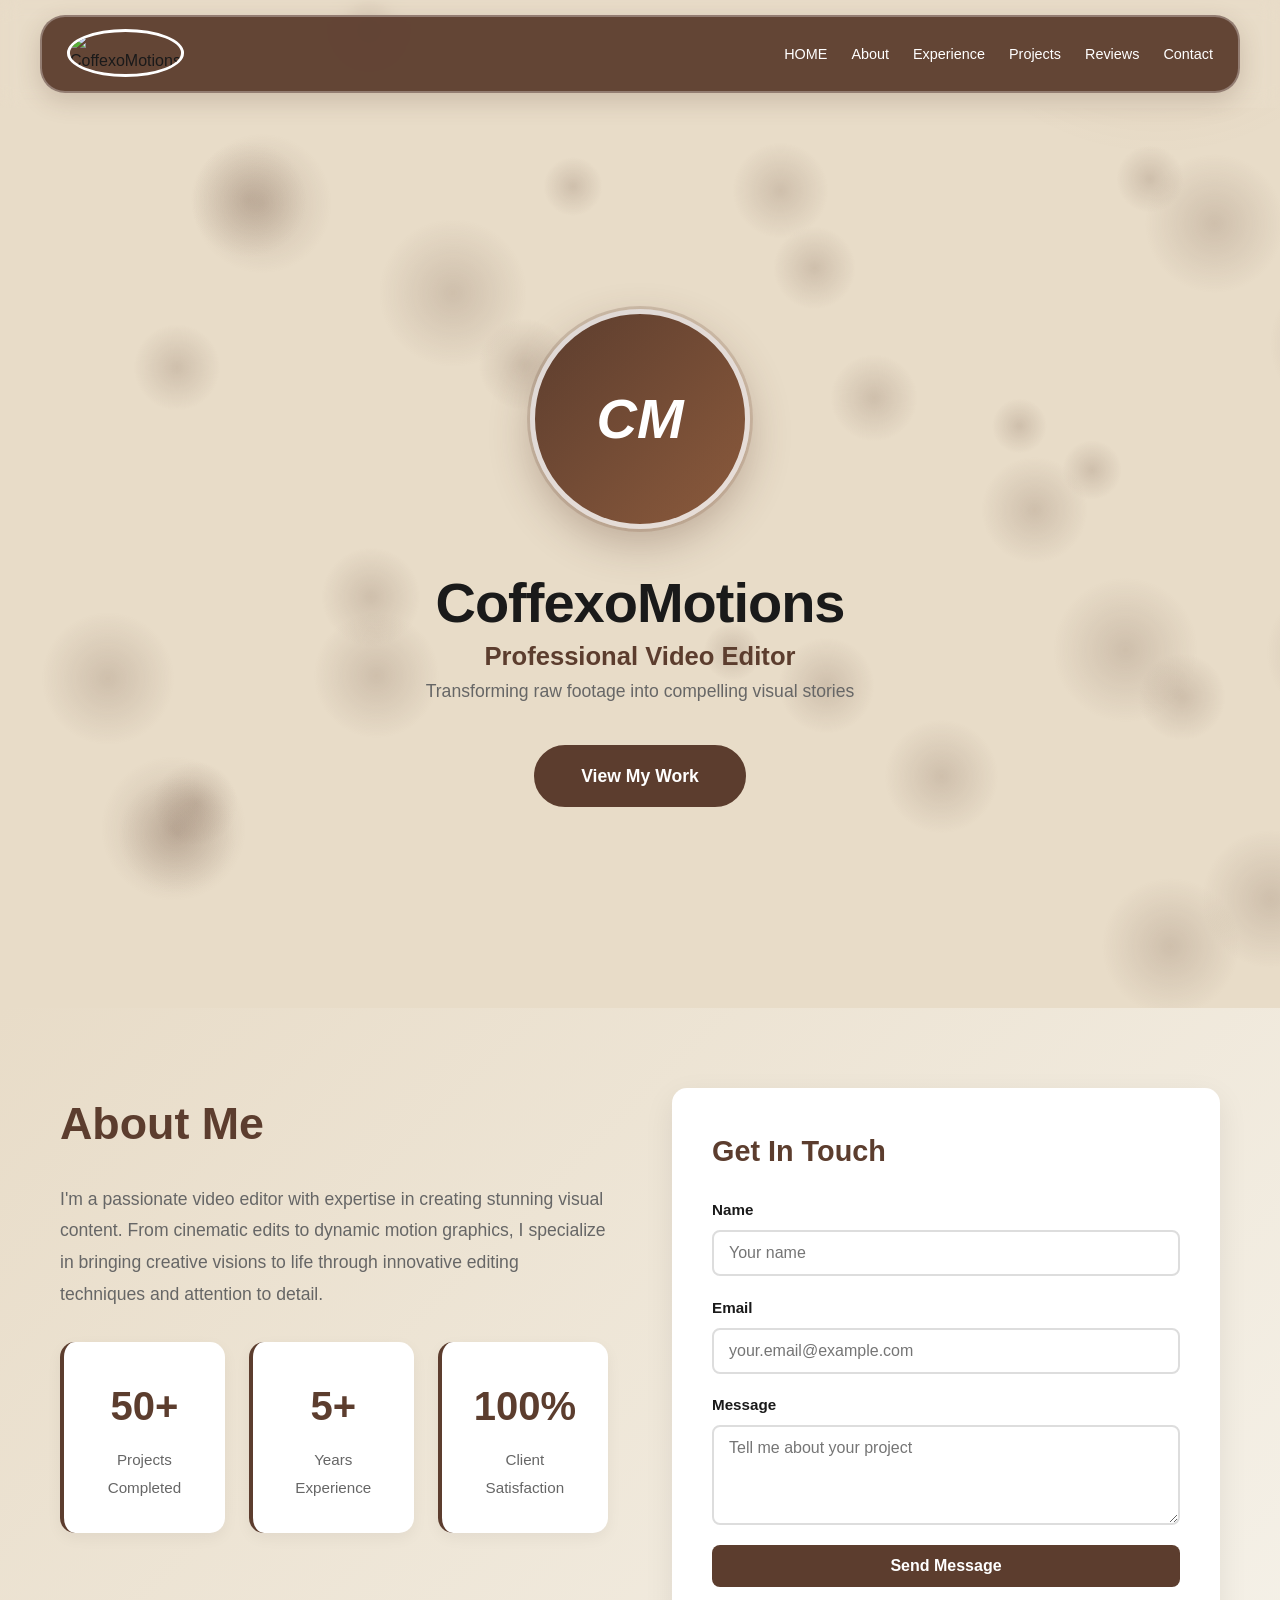
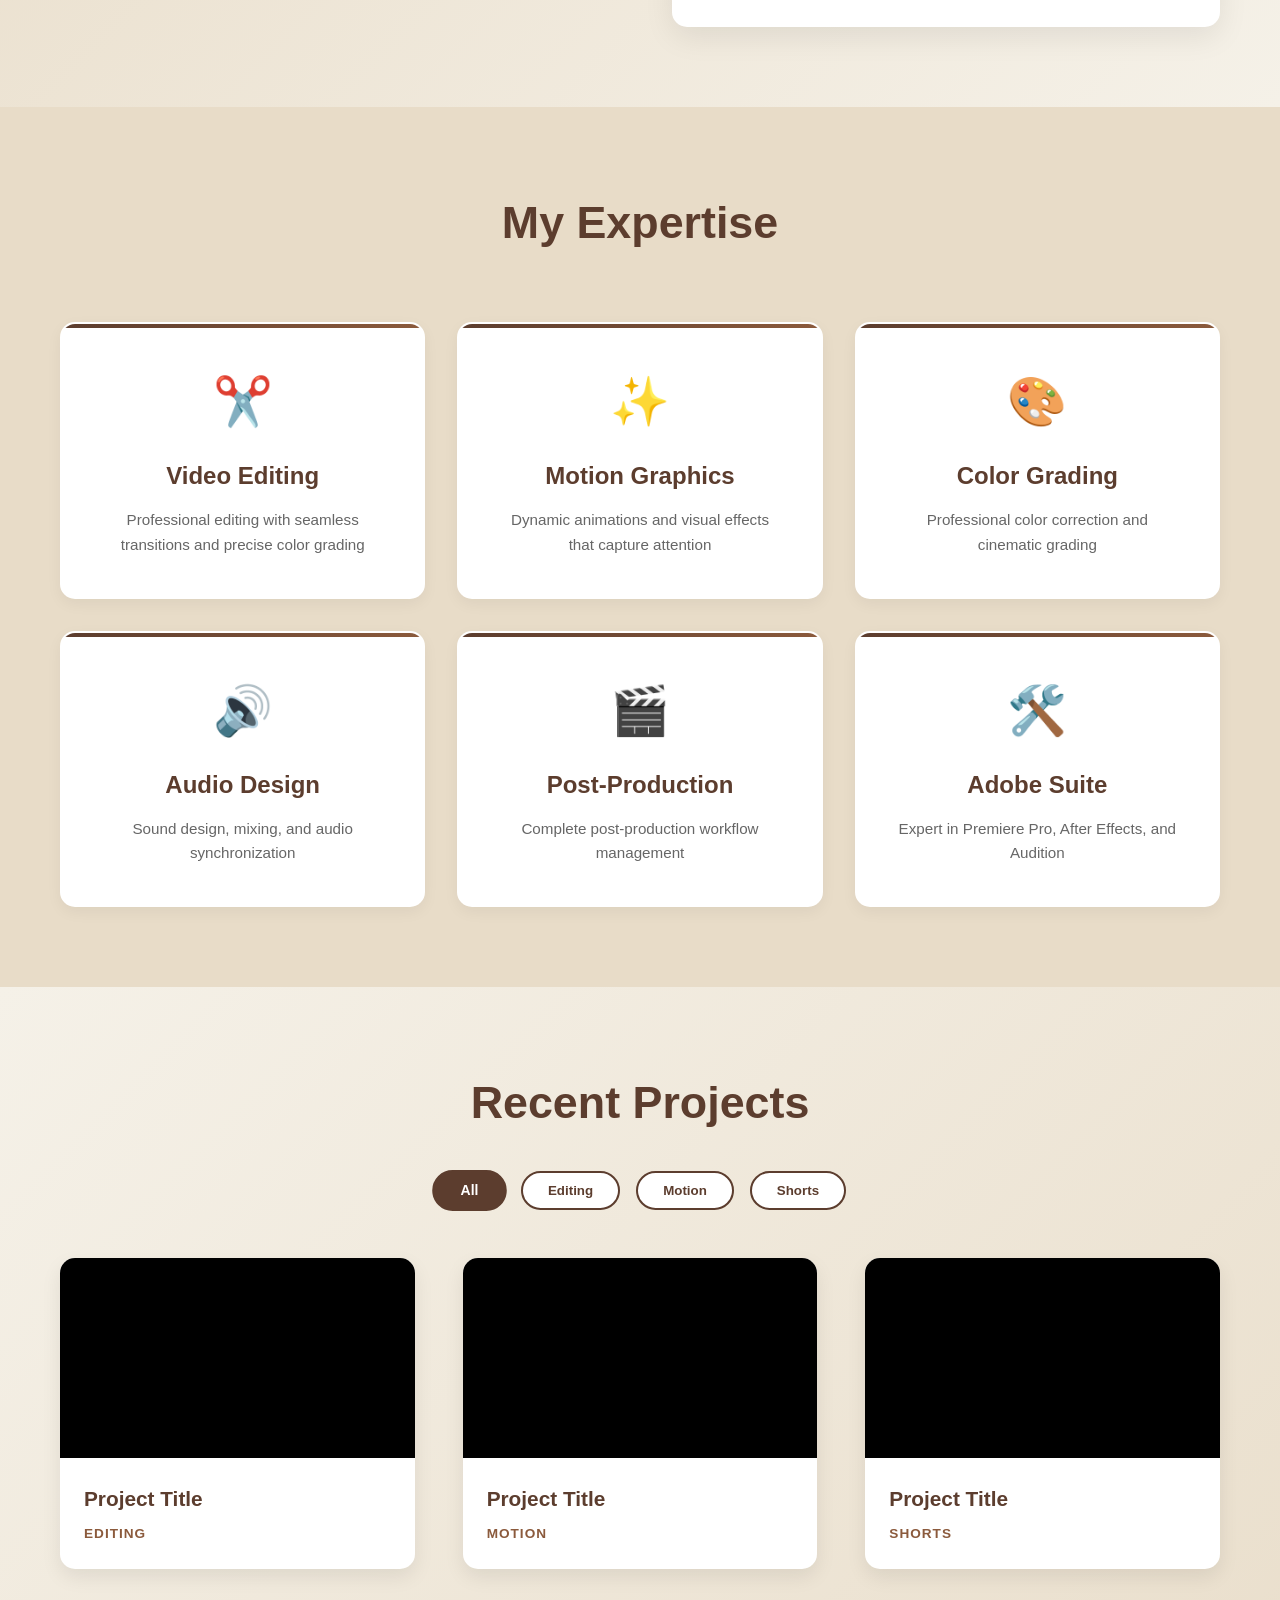
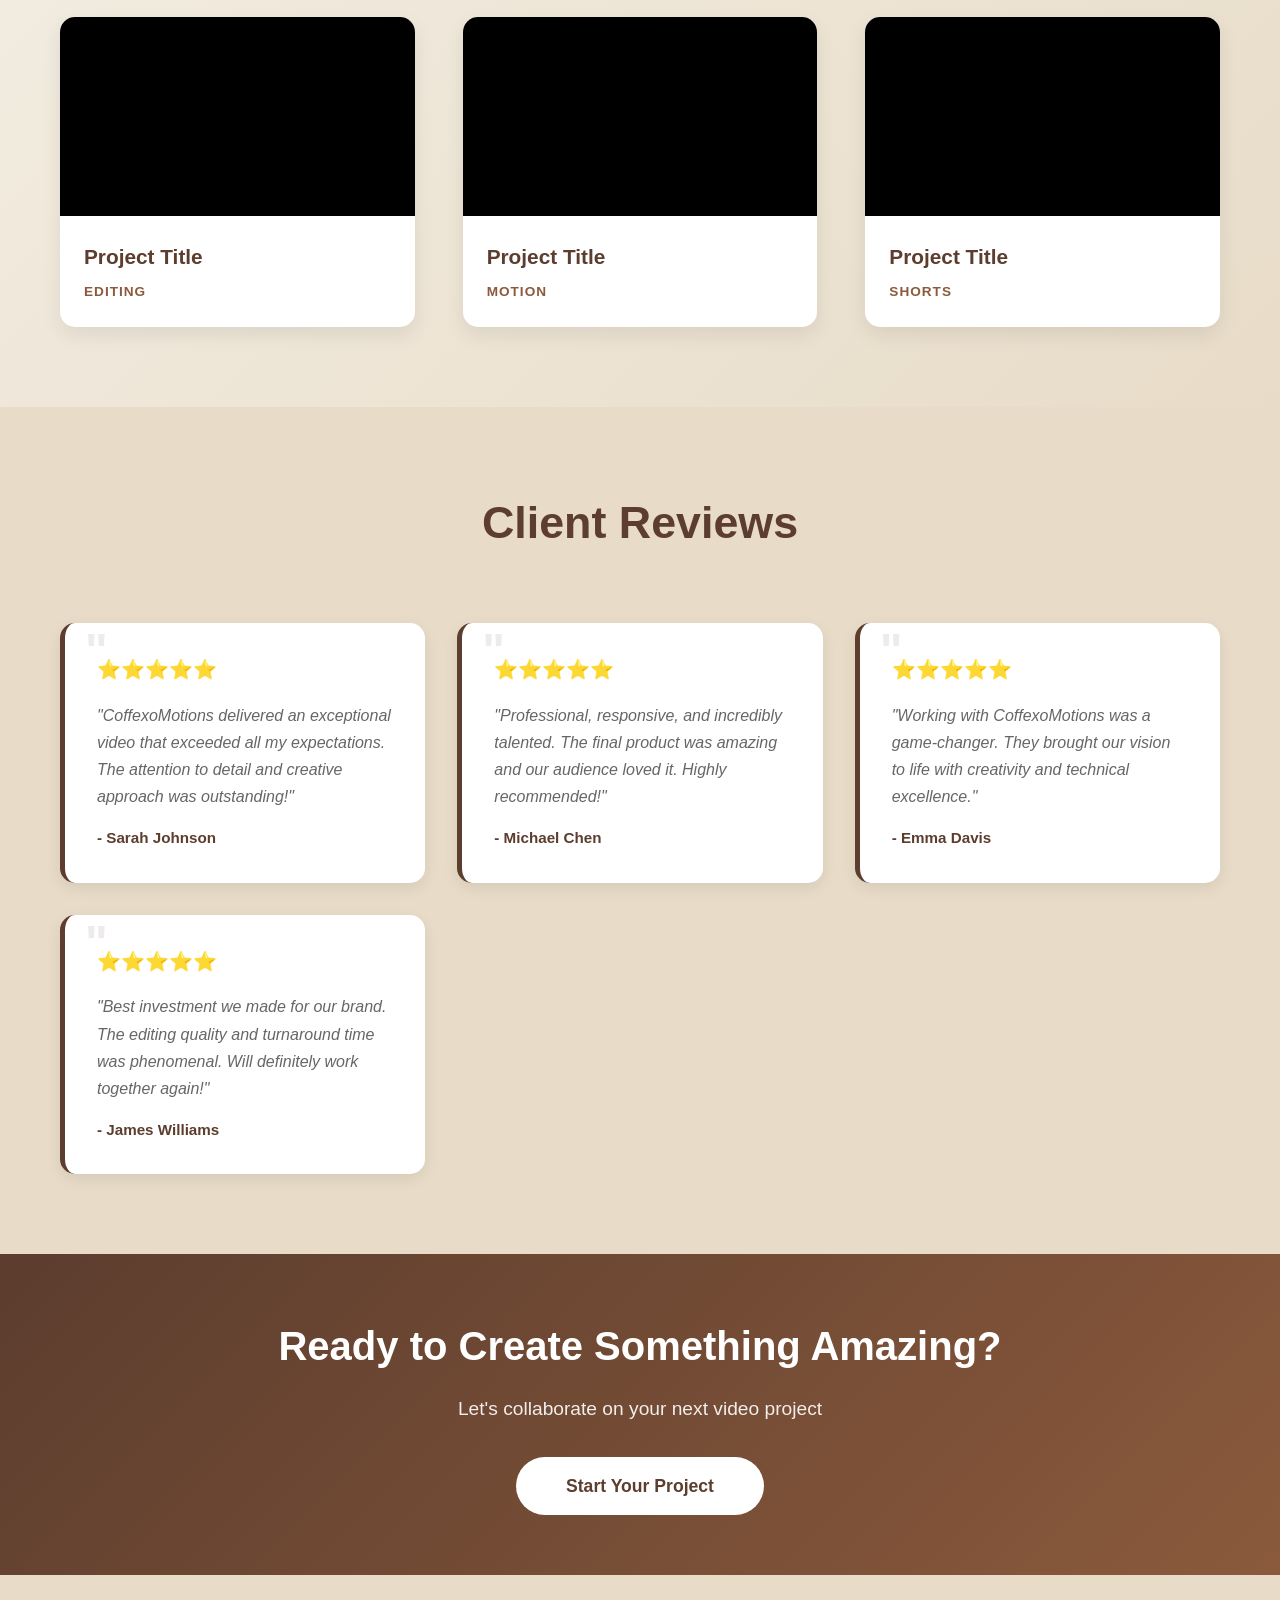
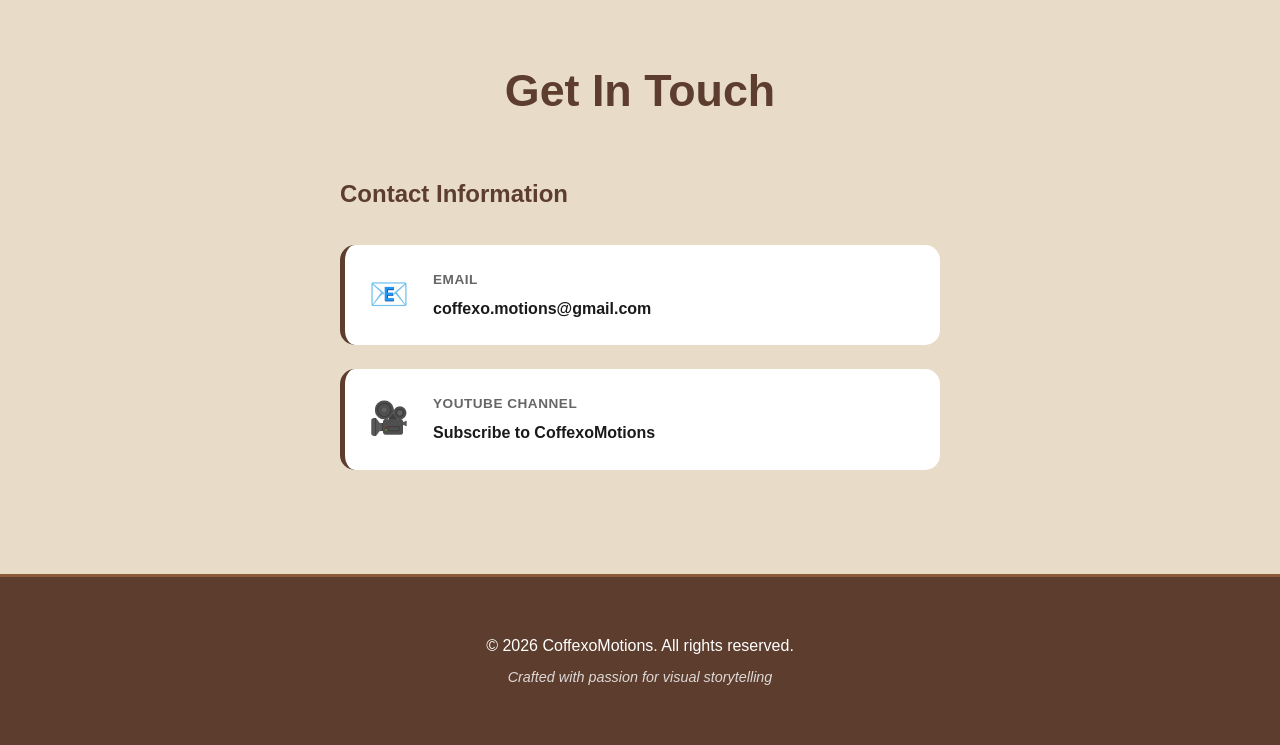
==== commit 2394f81f: "Premium redesign: Added animated particles, enhanced portfolio with depth, reviews section, updated " ====
--- a/index.html
+++ b/index.html
@@ -7,15 +7,22 @@
     <link rel="stylesheet" href="styles.css">
 </head>
 <body>
+    <!-- Animated Particles Background -->
+    <div class="particles-container" id="particlesContainer"></div>
+
     <!-- Navigation -->
     <nav class="navbar">
         <div class="container">
-            <div class="logo">🎬 CoffexoMotions</div>
+            <div class="logo-container">
+                <img src="" alt="CoffexoMotions" class="logo-image" id="logoImage">
+                <span class="logo-placeholder">Your Logo</span>
+            </div>
             <ul class="nav-links">
                 <li><a href="#home">HOME</a></li>
                 <li><a href="#about">About</a></li>
                 <li><a href="#experience">Experience</a></li>
                 <li><a href="#portfolio">Projects</a></li>
+                <li><a href="#reviews">Reviews</a></li>
                 <li><a href="#contact">Contact</a></li>
             </ul>
         </div>
@@ -31,11 +38,6 @@
                 <h1>CoffexoMotions</h1>
                 <p class="tagline">Professional Video Editor</p>
                 <p class="subtitle">Transforming raw footage into compelling visual stories</p>
-            </div>
-            <div class="social-links">
-                <a href="https://github.com" target="_blank" class="social-icon">🔗</a>
-                <a href="https://linkedin.com" target="_blank" class="social-icon">💼</a>
-                <a href="https://youtube.com" target="_blank" class="social-icon">📹</a>
             </div>
             <a href="#portfolio" class="cta-button">View My Work</a>
         </div>
@@ -137,46 +139,105 @@
             </div>
             <div class="portfolio-grid">
                 <div class="portfolio-card" data-category="editing">
-                    <div class="video-container">
-                        <iframe width="100%" height="280" src="https://www.youtube.com/embed/" frameborder="0" allowfullscreen></iframe>
-                    </div>
-                    <h3>Project Title</h3>
-                    <p class="category-tag">Editing</p>
+                    <div class="portfolio-card-inner">
+                        <div class="video-container">
+                            <iframe width="100%" height="280" src="https://www.youtube.com/embed/" frameborder="0" allowfullscreen></iframe>
+                        </div>
+                        <div class="card-content">
+                            <h3>Project Title</h3>
+                            <p class="category-tag">Editing</p>
+                        </div>
+                    </div>
+                    <div class="card-border"></div>
                 </div>
                 <div class="portfolio-card" data-category="motion">
-                    <div class="video-container">
-                        <iframe width="100%" height="280" src="https://www.youtube.com/embed/" frameborder="0" allowfullscreen></iframe>
-                    </div>
-                    <h3>Project Title</h3>
-                    <p class="category-tag">Motion</p>
+                    <div class="portfolio-card-inner">
+                        <div class="video-container">
+                            <iframe width="100%" height="280" src="https://www.youtube.com/embed/" frameborder="0" allowfullscreen></iframe>
+                        </div>
+                        <div class="card-content">
+                            <h3>Project Title</h3>
+                            <p class="category-tag">Motion</p>
+                        </div>
+                    </div>
+                    <div class="card-border"></div>
                 </div>
                 <div class="portfolio-card" data-category="short">
-                    <div class="video-container">
-                        <iframe width="100%" height="280" src="https://www.youtube.com/embed/" frameborder="0" allowfullscreen></iframe>
-                    </div>
-                    <h3>Project Title</h3>
-                    <p class="category-tag">Shorts</p>
+                    <div class="portfolio-card-inner">
+                        <div class="video-container">
+                            <iframe width="100%" height="280" src="https://www.youtube.com/embed/" frameborder="0" allowfullscreen></iframe>
+                        </div>
+                        <div class="card-content">
+                            <h3>Project Title</h3>
+                            <p class="category-tag">Shorts</p>
+                        </div>
+                    </div>
+                    <div class="card-border"></div>
                 </div>
                 <div class="portfolio-card" data-category="editing">
-                    <div class="video-container">
-                        <iframe width="100%" height="280" src="https://www.youtube.com/embed/" frameborder="0" allowfullscreen></iframe>
-                    </div>
-                    <h3>Project Title</h3>
-                    <p class="category-tag">Editing</p>
+                    <div class="portfolio-card-inner">
+                        <div class="video-container">
+                            <iframe width="100%" height="280" src="https://www.youtube.com/embed/" frameborder="0" allowfullscreen></iframe>
+                        </div>
+                        <div class="card-content">
+                            <h3>Project Title</h3>
+                            <p class="category-tag">Editing</p>
+                        </div>
+                    </div>
+                    <div class="card-border"></div>
                 </div>
                 <div class="portfolio-card" data-category="motion">
-                    <div class="video-container">
-                        <iframe width="100%" height="280" src="https://www.youtube.com/embed/" frameborder="0" allowfullscreen></iframe>
-                    </div>
-                    <h3>Project Title</h3>
-                    <p class="category-tag">Motion</p>
+                    <div class="portfolio-card-inner">
+                        <div class="video-container">
+                            <iframe width="100%" height="280" src="https://www.youtube.com/embed/" frameborder="0" allowfullscreen></iframe>
+                        </div>
+                        <div class="card-content">
+                            <h3>Project Title</h3>
+                            <p class="category-tag">Motion</p>
+                        </div>
+                    </div>
+                    <div class="card-border"></div>
                 </div>
                 <div class="portfolio-card" data-category="short">
-                    <div class="video-container">
-                        <iframe width="100%" height="280" src="https://www.youtube.com/embed/" frameborder="0" allowfullscreen></iframe>
-                    </div>
-                    <h3>Project Title</h3>
-                    <p class="category-tag">Shorts</p>
+                    <div class="portfolio-card-inner">
+                        <div class="video-container">
+                            <iframe width="100%" height="280" src="https://www.youtube.com/embed/" frameborder="0" allowfullscreen></iframe>
+                        </div>
+                        <div class="card-content">
+                            <h3>Project Title</h3>
+                            <p class="category-tag">Shorts</p>
+                        </div>
+                    </div>
+                    <div class="card-border"></div>
+                </div>
+            </div>
+        </div>
+    </section>
+
+    <!-- Reviews Section -->
+    <section id="reviews" class="reviews">
+        <div class="container">
+            <h2>Client Reviews</h2>
+            <div class="reviews-grid">
+                <div class="review-card">
+                    <div class="review-stars">⭐⭐⭐⭐⭐</div>
+                    <p class="review-text">"CoffexoMotions delivered an exceptional video that exceeded all my expectations. The attention to detail and creative approach was outstanding!"</p>
+                    <p class="review-author">- Sarah Johnson</p>
+                </div>
+                <div class="review-card">
+                    <div class="review-stars">⭐⭐⭐⭐⭐</div>
+                    <p class="review-text">"Professional, responsive, and incredibly talented. The final product was amazing and our audience loved it. Highly recommended!"</p>
+                    <p class="review-author">- Michael Chen</p>
+                </div>
+                <div class="review-card">
+                    <div class="review-stars">⭐⭐⭐⭐⭐</div>
+                    <p class="review-text">"Working with CoffexoMotions was a game-changer. They brought our vision to life with creativity and technical excellence."</p>
+                    <p class="review-author">- Emma Davis</p>
+                </div>
+                <div class="review-card">
+                    <div class="review-stars">⭐⭐⭐⭐⭐</div>
+                    <p class="review-text">"Best investment we made for our brand. The editing quality and turnaround time was phenomenal. Will definitely work together again!"</p>
+                    <p class="review-author">- James Williams</p>
                 </div>
             </div>
         </div>
@@ -200,19 +261,17 @@
                     <h3>Contact Information</h3>
                     <div class="info-item">
                         <span class="icon">📧</span>
-                        <a href="mailto:your.email@example.com">your.email@example.com</a>
+                        <div>
+                            <p class="info-label">Email</p>
+                            <a href="mailto:coffexo.motions@gmail.com">coffexo.motions@gmail.com</a>
+                        </div>
                     </div>
                     <div class="info-item">
-                        <span class="icon">🌐</span>
-                        <a href="https://youtube.com" target="_blank">YouTube Channel</a>
-                    </div>
-                    <div class="info-item">
-                        <span class="icon">📱</span>
-                        <a href="https://instagram.com" target="_blank">Instagram</a>
-                    </div>
-                    <div class="info-item">
-                        <span class="icon">💼</span>
-                        <a href="https://linkedin.com" target="_blank">LinkedIn</a>
+                        <span class="icon">🎥</span>
+                        <div>
+                            <p class="info-label">YouTube Channel</p>
+                            <a href="https://youtube.com/@coffexo?si=UUgOv5bfUAkDJe6Q" target="_blank">Subscribe to CoffexoMotions</a>
+                        </div>
                     </div>
                 </div>
             </div>
--- a/styles.css
+++ b/styles.css
@@ -31,6 +31,42 @@
     padding: 0 20px;
 }
 
+/* ===== Animated Particles Background ===== */
+.particles-container {
+    position: fixed;
+    top: 0;
+    left: 0;
+    width: 100%;
+    height: 100%;
+    pointer-events: none;
+    z-index: -1;
+}
+
+.particle {
+    position: absolute;
+    background: radial-gradient(circle, rgba(92, 61, 46, 0.6) 0%, transparent 70%);
+    border-radius: 50%;
+    opacity: 0.3;
+    animation: particleFloat var(--duration) ease-in-out infinite;
+}
+
+@keyframes particleFloat {
+    0%, 100% {
+        transform: translateY(0) translateX(0) scale(1);
+        opacity: 0.1;
+    }
+    25% {
+        opacity: 0.4;
+    }
+    50% {
+        transform: translateY(-200px) translateX(100px) scale(1.2);
+        opacity: 0.3;
+    }
+    75% {
+        opacity: 0.2;
+    }
+}
+
 /* ===== Navigation ===== */
 .navbar {
     background-color: transparent;
@@ -52,12 +88,53 @@
     border: 2px solid rgba(255, 255, 255, 0.3);
 }
 
-.logo {
-    font-size: 1.4rem;
+.logo-container {
+    position: relative;
+    width: 50px;
+    height: 50px;
+    cursor: pointer;
+}
+
+.logo-image {
+    width: 100%;
+    height: 100%;
+    border-radius: 50%;
+    border: 3px solid white;
+    object-fit: cover;
+    transition: all 0.3s cubic-bezier(0.34, 1.56, 0.64, 1);
+    animation: logoHoverReady 0.6s ease-in-out 2s infinite;
+}
+
+.logo-image:hover {
+    transform: scale(1.15) translateY(-5px);
+    box-shadow: 0 10px 30px rgba(92, 61, 46, 0.4);
+}
+
+.logo-placeholder {
+    position: absolute;
+    top: 50%;
+    left: 50%;
+    transform: translate(-50%, -50%);
+    color: white;
+    font-size: 0.7rem;
     font-weight: bold;
-    color: white;
-    text-decoration: none;
-    letter-spacing: 1px;
+    text-align: center;
+    width: 100%;
+    opacity: 0.8;
+    pointer-events: none;
+}
+
+.logo-image ~ .logo-placeholder {
+    display: none;
+}
+
+@keyframes logoHoverReady {
+    0%, 100% {
+        transform: scale(1);
+    }
+    50% {
+        transform: scale(1.05);
+    }
 }
 
 .nav-links {
@@ -176,33 +253,6 @@
     margin: 0;
 }
 
-.social-links {
-    display: flex;
-    gap: 1.2rem;
-    margin: 1rem 0;
-}
-
-.social-icon {
-    width: 50px;
-    height: 50px;
-    border-radius: 50%;
-    background: white;
-    border: 3px solid var(--brown-dark);
-    display: flex;
-    align-items: center;
-    justify-content: center;
-    font-size: 1.5rem;
-    text-decoration: none;
-    transition: var(--transition);
-    cursor: pointer;
-}
-
-.social-icon:hover {
-    background: var(--brown-dark);
-    transform: translateY(-8px) scale(1.1);
-    box-shadow: 0 10px 25px rgba(92, 61, 46, 0.3);
-}
-
 .cta-button {
     display: inline-block;
     background: var(--brown-dark);
@@ -459,22 +509,57 @@
 .portfolio-grid {
     display: grid;
     grid-template-columns: repeat(auto-fit, minmax(300px, 1fr));
-    gap: 2rem;
+    gap: 3rem;
 }
 
 .portfolio-card {
+    perspective: 1000px;
+    height: 100%;
+}
+
+.portfolio-card-inner {
     background: white;
     border-radius: var(--border-radius);
     overflow: hidden;
-    transition: var(--transition);
+    transition: all 0.6s cubic-bezier(0.34, 1.56, 0.64, 1);
     box-shadow: 0 8px 20px rgba(0, 0, 0, 0.08);
-    border: 2px solid transparent;
-}
-
-.portfolio-card:hover {
-    transform: translateY(-12px) rotate(1deg);
-    box-shadow: 0 20px 40px rgba(92, 61, 46, 0.2);
-    border-color: var(--brown-light);
+    position: relative;
+    z-index: 2;
+    transform-style: preserve-3d;
+}
+
+.portfolio-card:hover .portfolio-card-inner {
+    transform: translateY(-15px) translateZ(50px);
+    box-shadow: 0 25px 50px rgba(92, 61, 46, 0.25);
+}
+
+.card-border {
+    position: absolute;
+    top: 0;
+    left: 0;
+    right: 0;
+    bottom: 0;
+    border-radius: var(--border-radius);
+    pointer-events: none;
+    z-index: 1;
+}
+
+.portfolio-card:hover .card-border {
+    animation: borderGlow 0.8s ease-in-out;
+}
+
+@keyframes borderGlow {
+    0% {
+        box-shadow: inset 0 0 0 0 rgba(92, 61, 46, 0.5);
+    }
+    50% {
+        box-shadow: inset 0 0 20px 5px rgba(92, 61, 46, 0.8),
+                    0 0 30px rgba(92, 61, 46, 0.6);
+    }
+    100% {
+        box-shadow: inset 0 0 0 0 rgba(92, 61, 46, 0.3),
+                    0 0 0 0 rgba(92, 61, 46, 0);
+    }
 }
 
 .video-container {
@@ -482,22 +567,32 @@
     background: #000;
     position: relative;
     overflow: hidden;
+    aspect-ratio: 16/9;
 }
 
 .video-container iframe {
     width: 100%;
+    height: 100%;
     display: block;
-}
-
-.portfolio-card h3 {
-    padding: 1.5rem 1.5rem 0.5rem;
+    transition: all 0.6s ease;
+}
+
+.portfolio-card:hover .video-container iframe {
+    transform: scale(1.05);
+}
+
+.card-content {
+    padding: 1.5rem;
+}
+
+.card-content h3 {
     color: var(--brown-dark);
     font-size: 1.3rem;
     font-weight: 700;
+    margin-bottom: 0.5rem;
 }
 
 .category-tag {
-    padding: 0 1.5rem 1.5rem;
     color: var(--brown-light);
     font-size: 0.85rem;
     font-weight: 600;
@@ -506,6 +601,72 @@
     letter-spacing: 1px;
 }
 
+/* ===== Reviews Section ===== */
+.reviews {
+    background-color: var(--bg-cream);
+    padding: 80px 20px;
+}
+
+.reviews h2 {
+    font-size: 2.8rem;
+    text-align: center;
+    margin-bottom: 4rem;
+    color: var(--brown-dark);
+    font-weight: 800;
+}
+
+.reviews-grid {
+    display: grid;
+    grid-template-columns: repeat(auto-fit, minmax(280px, 1fr));
+    gap: 2rem;
+}
+
+.review-card {
+    background: white;
+    padding: 2rem;
+    border-radius: var(--border-radius);
+    box-shadow: 0 5px 15px rgba(0, 0, 0, 0.08);
+    transition: var(--transition);
+    border-left: 5px solid var(--brown-dark);
+    position: relative;
+}
+
+.review-card:hover {
+    transform: translateY(-10px);
+    box-shadow: 0 15px 35px rgba(92, 61, 46, 0.2);
+}
+
+.review-card::before {
+    content: '"';
+    position: absolute;
+    top: -10px;
+    left: 20px;
+    font-size: 3rem;
+    color: rgba(92, 61, 46, 0.1);
+    font-weight: bold;
+}
+
+.review-stars {
+    font-size: 1.2rem;
+    margin-bottom: 1rem;
+    display: block;
+}
+
+.review-text {
+    font-size: 1rem;
+    color: var(--text-light);
+    margin-bottom: 1rem;
+    line-height: 1.7;
+    font-style: italic;
+}
+
+.review-author {
+    font-weight: 700;
+    color: var(--brown-dark);
+    margin: 0;
+    font-size: 0.95rem;
+}
+
 /* ===== CTA Section ===== */
 .cta-section {
     background: linear-gradient(135deg, var(--brown-dark) 0%, var(--brown-light) 100%);
@@ -570,23 +731,33 @@
 
 .info-item {
     display: flex;
-    align-items: center;
-    gap: 1rem;
-    padding: 1.2rem;
+    align-items: flex-start;
+    gap: 1.5rem;
+    padding: 1.5rem;
     background: white;
     border-radius: var(--border-radius);
-    margin-bottom: 1rem;
-    transition: var(--transition);
-    border-left: 4px solid var(--brown-dark);
+    margin-bottom: 1.5rem;
+    transition: var(--transition);
+    border-left: 5px solid var(--brown-dark);
 }
 
 .info-item:hover {
     transform: translateX(10px);
-    box-shadow: 0 8px 20px rgba(92, 61, 46, 0.15);
+    box-shadow: 0 12px 30px rgba(92, 61, 46, 0.15);
 }
 
 .info-item .icon {
-    font-size: 1.8rem;
+    font-size: 2rem;
+    flex-shrink: 0;
+}
+
+.info-label {
+    font-size: 0.85rem;
+    color: var(--text-light);
+    margin: 0 0 0.3rem 0;
+    font-weight: 600;
+    text-transform: uppercase;
+    letter-spacing: 0.5px;
 }
 
 .info-item a {
@@ -594,6 +765,7 @@
     text-decoration: none;
     font-weight: 600;
     transition: var(--transition);
+    display: block;
 }
 
 .info-item a:hover {
@@ -652,8 +824,9 @@
         justify-content: center;
     }
 
-    .logo {
-        font-size: 1.2rem;
+    .logo-container {
+        width: 40px;
+        height: 40px;
     }
 
     .hero {
@@ -688,11 +861,16 @@
     }
 
     .portfolio-grid {
+        gap: 2rem;
+    }
+
+    .reviews-grid {
         grid-template-columns: 1fr;
     }
 
     .experience h2,
     .portfolio h2,
+    .reviews h2,
     .about-text h2,
     .contact h2 {
         font-size: 2rem;
@@ -732,13 +910,4 @@
         padding: 8px 16px;
         font-size: 0.85rem;
     }
-
-    .contact-buttons {
-        flex-direction: column;
-        gap: 1rem;
-    }
-
-    .contact-btn {
-        width: 100%;
-    }
 }
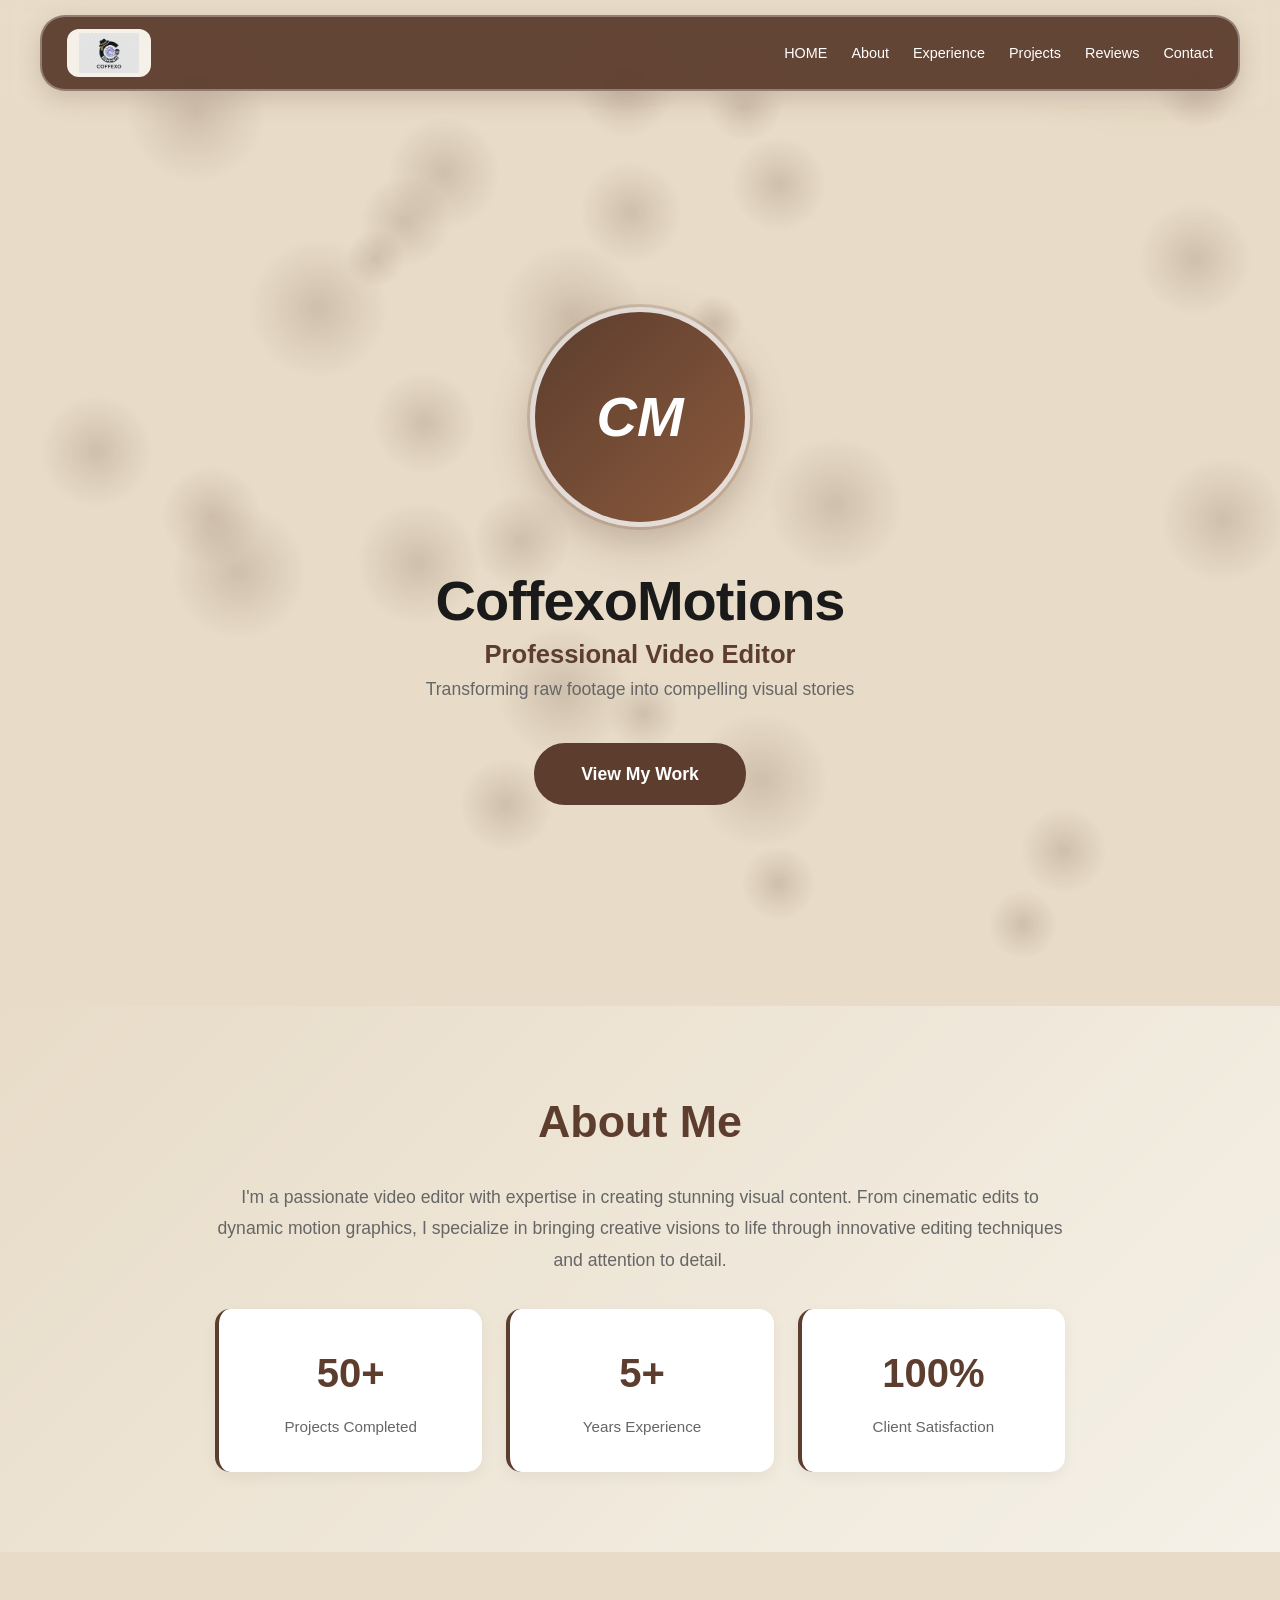
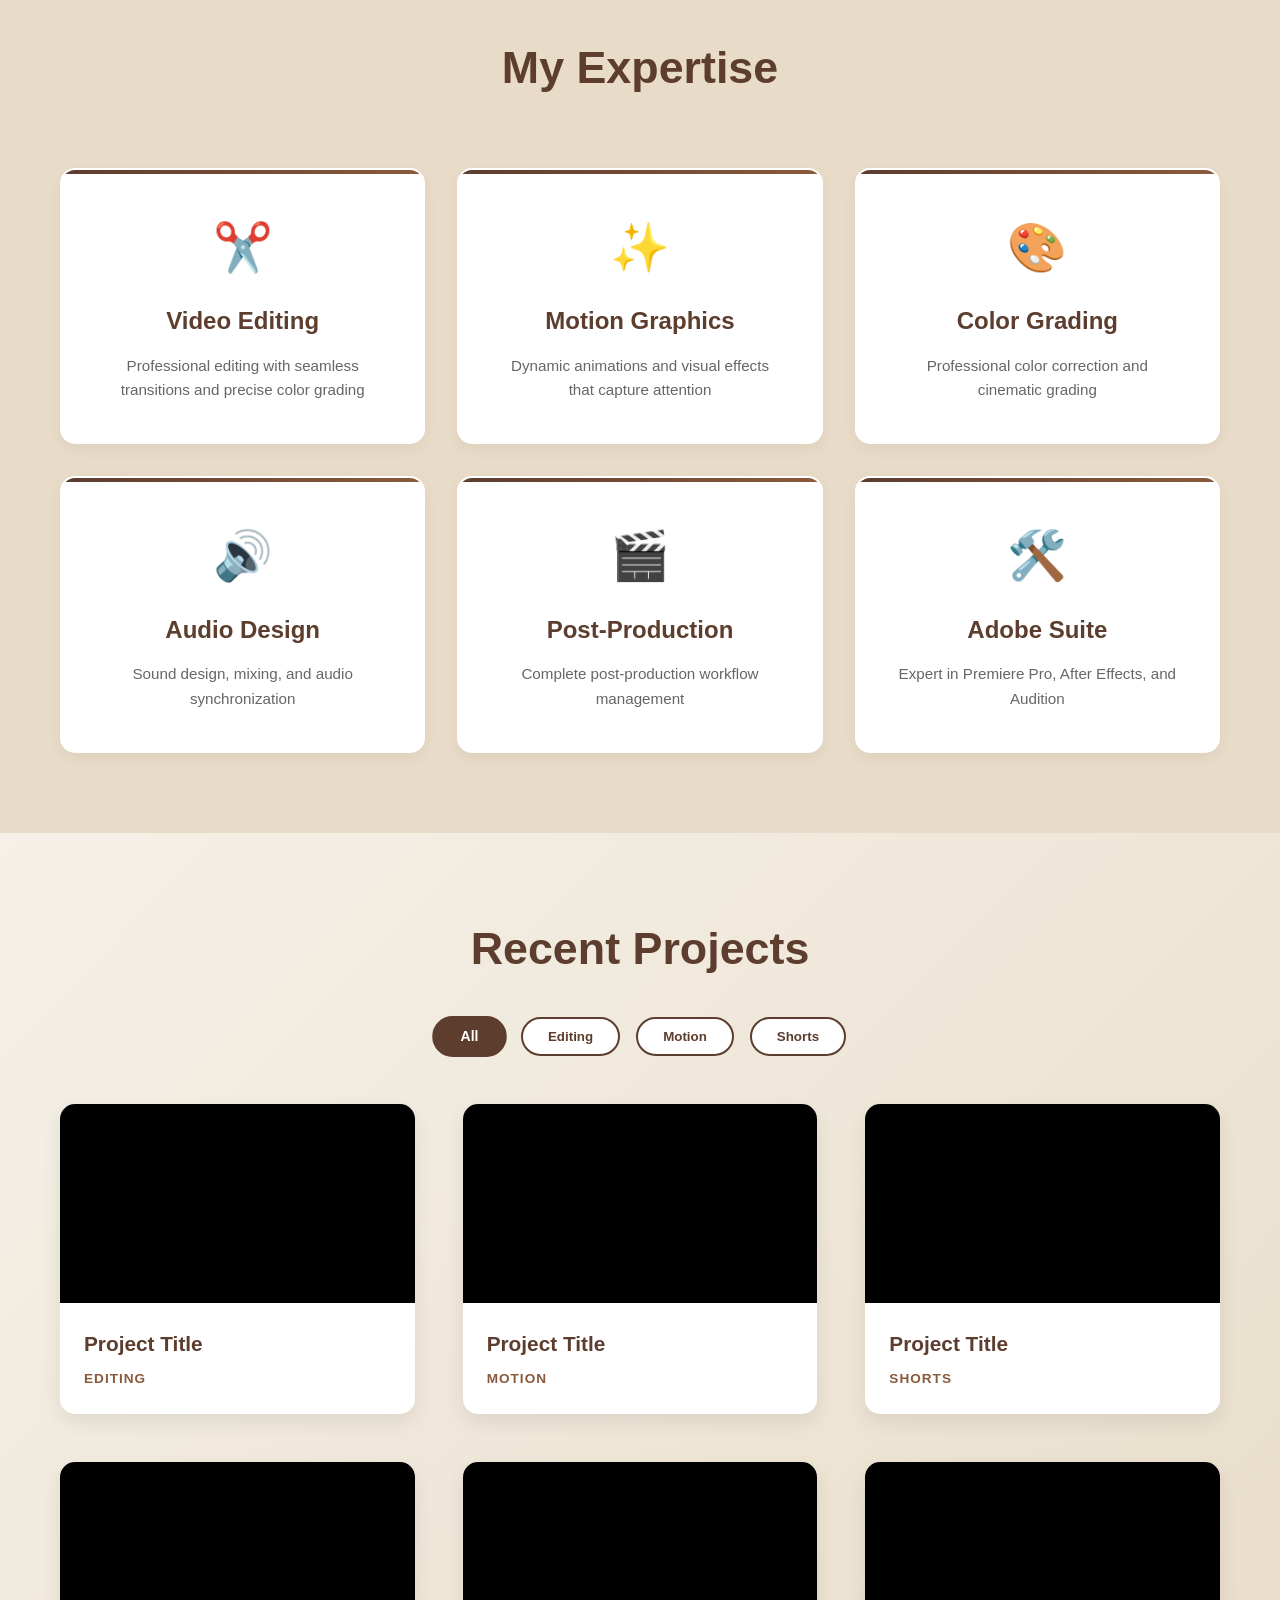
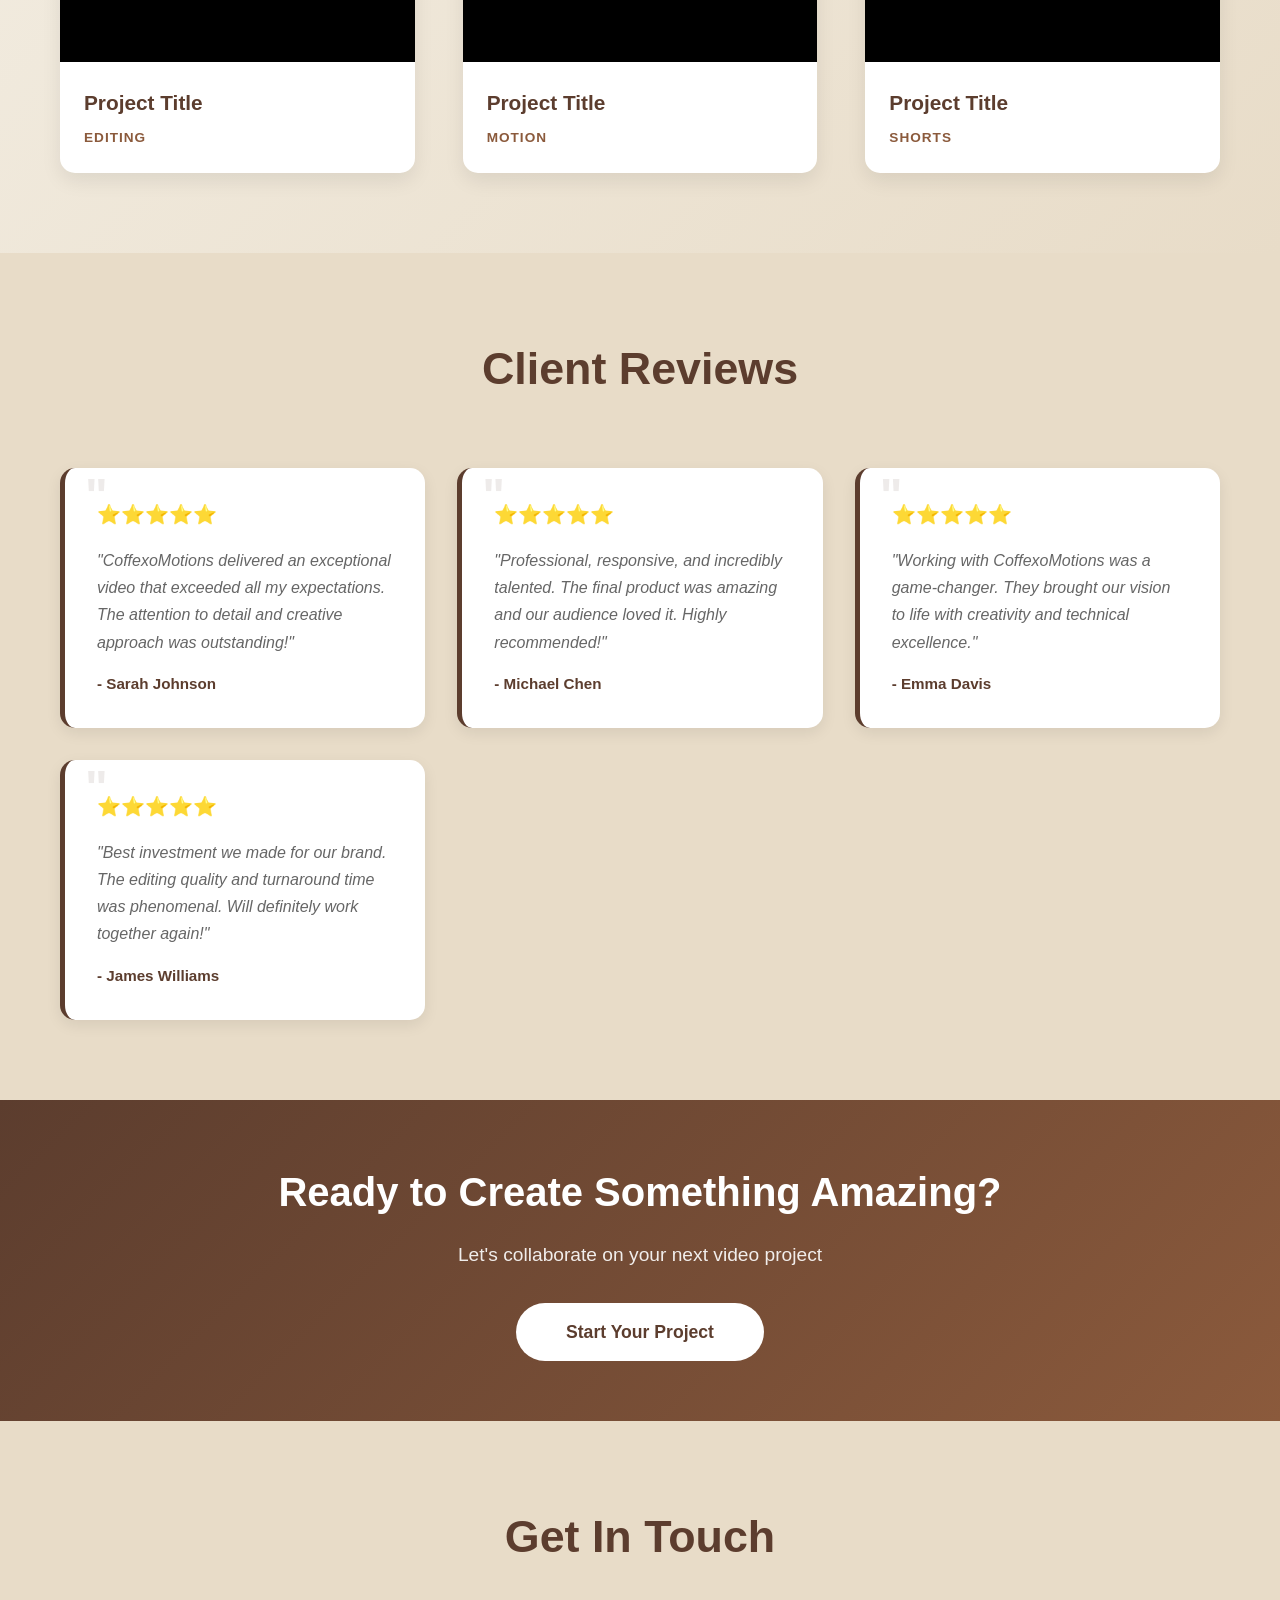
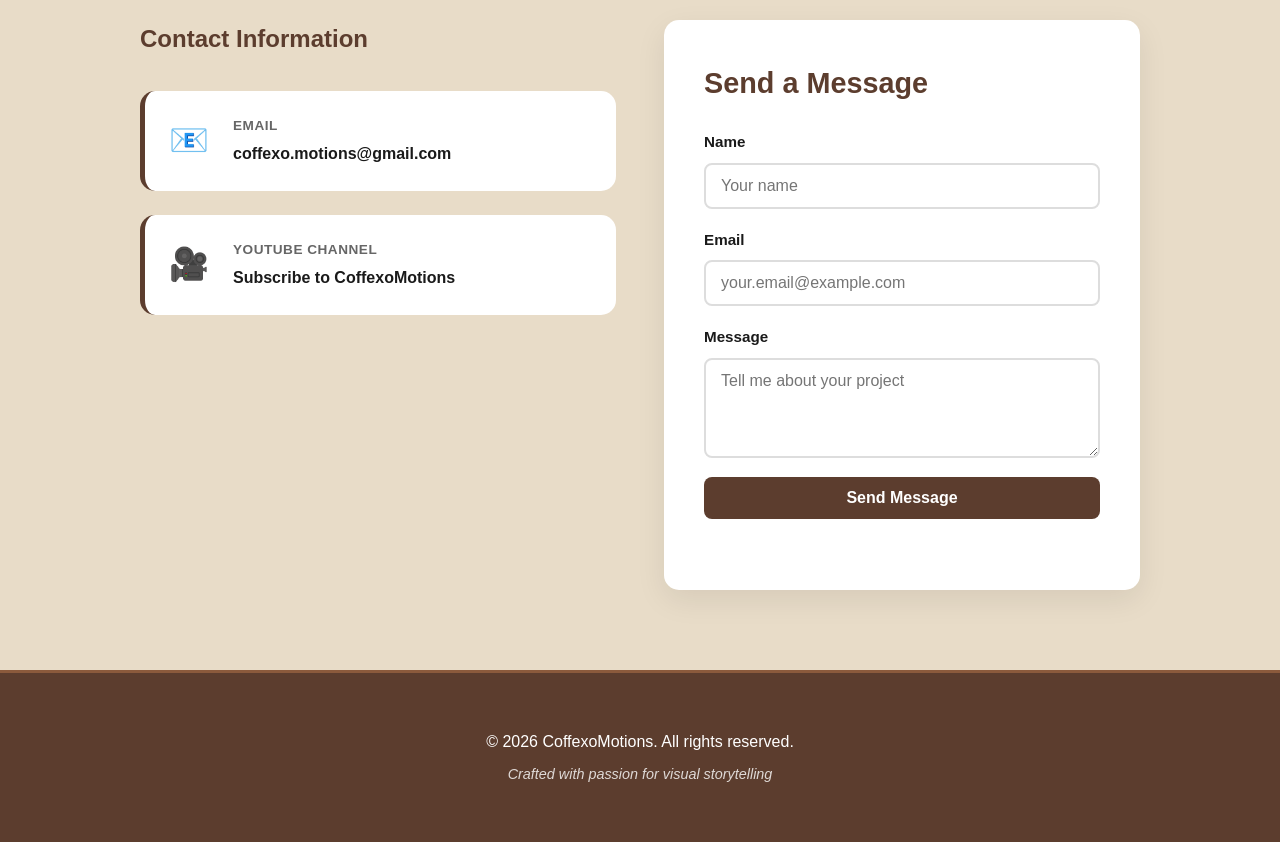
==== commit 64e25207: "Add logo, consolidate contact section, fix form handling and SEO Co-Authored-By: Devin AI <158243242" ====
--- a/index.html
+++ b/index.html
@@ -4,6 +4,12 @@
     <meta charset="UTF-8">
     <meta name="viewport" content="width=device-width, initial-scale=1.0">
     <title>CoffexoMotions - Video Editing Portfolio</title>
+    <meta name="description" content="CoffexoMotions - professional video editor specializing in editing, motion graphics, color grading, and post-production. View recent work and get in touch.">
+    <meta property="og:title" content="CoffexoMotions - Video Editing Portfolio">
+    <meta property="og:description" content="Professional video editing, motion graphics, and post-production by CoffexoMotions.">
+    <meta property="og:type" content="website">
+    <meta property="og:image" content="logo.png">
+    <link rel="icon" type="image/png" href="logo.png">
     <link rel="stylesheet" href="styles.css">
 </head>
 <body>
@@ -13,10 +19,10 @@
     <!-- Navigation -->
     <nav class="navbar">
         <div class="container">
-            <div class="logo-container">
-                <img src="" alt="CoffexoMotions" class="logo-image" id="logoImage">
-                <span class="logo-placeholder">Your Logo</span>
-            </div>
+            <a href="#home" class="logo-container">
+                <img src="logo.png" alt="CoffexoMotions logo" class="logo-image" id="logoImage">
+                <span class="logo-placeholder">CoffexoMotions</span>
+            </a>
             <ul class="nav-links">
                 <li><a href="#home">HOME</a></li>
                 <li><a href="#about">About</a></li>
@@ -47,42 +53,22 @@
     <!-- About Section -->
     <section id="about" class="about">
         <div class="container">
-            <div class="about-wrapper">
-                <div class="about-text">
-                    <h2>About Me</h2>
-                    <p>I'm a passionate video editor with expertise in creating stunning visual content. From cinematic edits to dynamic motion graphics, I specialize in bringing creative visions to life through innovative editing techniques and attention to detail.</p>
-                    <div class="about-stats">
-                        <div class="stat">
-                            <h3>50+</h3>
-                            <p>Projects Completed</p>
-                        </div>
-                        <div class="stat">
-                            <h3>5+</h3>
-                            <p>Years Experience</p>
-                        </div>
-                        <div class="stat">
-                            <h3>100%</h3>
-                            <p>Client Satisfaction</p>
-                        </div>
-                    </div>
-                </div>
-                <div class="about-contact">
-                    <h3>Get In Touch</h3>
-                    <form class="contact-form" id="contactForm">
-                        <div class="form-group">
-                            <label for="name">Name</label>
-                            <input type="text" id="name" placeholder="Your name" required>
-                        </div>
-                        <div class="form-group">
-                            <label for="email">Email</label>
-                            <input type="email" id="email" placeholder="your.email@example.com" required>
-                        </div>
-                        <div class="form-group">
-                            <label for="message">Message</label>
-                            <textarea id="message" placeholder="Tell me about your project" rows="4" required></textarea>
-                        </div>
-                        <button type="submit" class="submit-btn">Send Message</button>
-                    </form>
+            <div class="about-text">
+                <h2>About Me</h2>
+                <p>I'm a passionate video editor with expertise in creating stunning visual content. From cinematic edits to dynamic motion graphics, I specialize in bringing creative visions to life through innovative editing techniques and attention to detail.</p>
+                <div class="about-stats">
+                    <div class="stat">
+                        <h3>50+</h3>
+                        <p>Projects Completed</p>
+                    </div>
+                    <div class="stat">
+                        <h3>5+</h3>
+                        <p>Years Experience</p>
+                    </div>
+                    <div class="stat">
+                        <h3>100%</h3>
+                        <p>Client Satisfaction</p>
+                    </div>
                 </div>
             </div>
         </div>
@@ -270,9 +256,28 @@
                         <span class="icon">🎥</span>
                         <div>
                             <p class="info-label">YouTube Channel</p>
-                            <a href="https://youtube.com/@coffexo?si=UUgOv5bfUAkDJe6Q" target="_blank">Subscribe to CoffexoMotions</a>
-                        </div>
-                    </div>
+                            <a href="https://youtube.com/@coffexo?si=UUgOv5bfUAkDJe6Q" target="_blank" rel="noopener">Subscribe to CoffexoMotions</a>
+                        </div>
+                    </div>
+                </div>
+                <div class="about-contact">
+                    <h3>Send a Message</h3>
+                    <form class="contact-form" id="contactForm">
+                        <div class="form-group">
+                            <label for="name">Name</label>
+                            <input type="text" id="name" placeholder="Your name" required>
+                        </div>
+                        <div class="form-group">
+                            <label for="email">Email</label>
+                            <input type="email" id="email" placeholder="your.email@example.com" required>
+                        </div>
+                        <div class="form-group">
+                            <label for="message">Message</label>
+                            <textarea id="message" placeholder="Tell me about your project" rows="4" required></textarea>
+                        </div>
+                        <button type="submit" class="submit-btn">Send Message</button>
+                        <p class="form-status" id="formStatus" role="status" aria-live="polite"></p>
+                    </form>
                 </div>
             </div>
         </div>
--- a/styles.css
+++ b/styles.css
@@ -90,17 +90,20 @@
 
 .logo-container {
     position: relative;
-    width: 50px;
-    height: 50px;
+    display: flex;
+    align-items: center;
+    height: 48px;
+    padding: 4px 12px;
+    background: var(--bg-light);
+    border-radius: 12px;
     cursor: pointer;
 }
 
 .logo-image {
-    width: 100%;
     height: 100%;
-    border-radius: 50%;
-    border: 3px solid white;
-    object-fit: cover;
+    width: auto;
+    max-width: 140px;
+    object-fit: contain;
     transition: all 0.3s cubic-bezier(0.34, 1.56, 0.64, 1);
     animation: logoHoverReady 0.6s ease-in-out 2s infinite;
 }
@@ -286,6 +289,12 @@
     align-items: start;
 }
 
+.about-text {
+    max-width: 850px;
+    margin: 0 auto;
+    text-align: center;
+}
+
 .about-text h2 {
     font-size: 2.8rem;
     margin-bottom: 1.5rem;
@@ -719,8 +728,25 @@
 }
 
 .contact-content {
-    max-width: 600px;
+    max-width: 1000px;
     margin: 0 auto;
+    display: grid;
+    grid-template-columns: 1fr 1fr;
+    gap: 3rem;
+    align-items: start;
+}
+
+.form-status {
+    margin: 0.75rem 0 0;
+    font-size: 0.95rem;
+    color: var(--brown-dark);
+    font-weight: 600;
+    opacity: 0;
+    transition: opacity 0.3s ease;
+}
+
+.form-status.visible {
+    opacity: 1;
 }
 
 .contact-info h3 {
@@ -852,6 +878,11 @@
         gap: 2rem;
     }
 
+    .contact-content {
+        grid-template-columns: 1fr;
+        gap: 2rem;
+    }
+
     .about-stats {
         grid-template-columns: 1fr;
     }
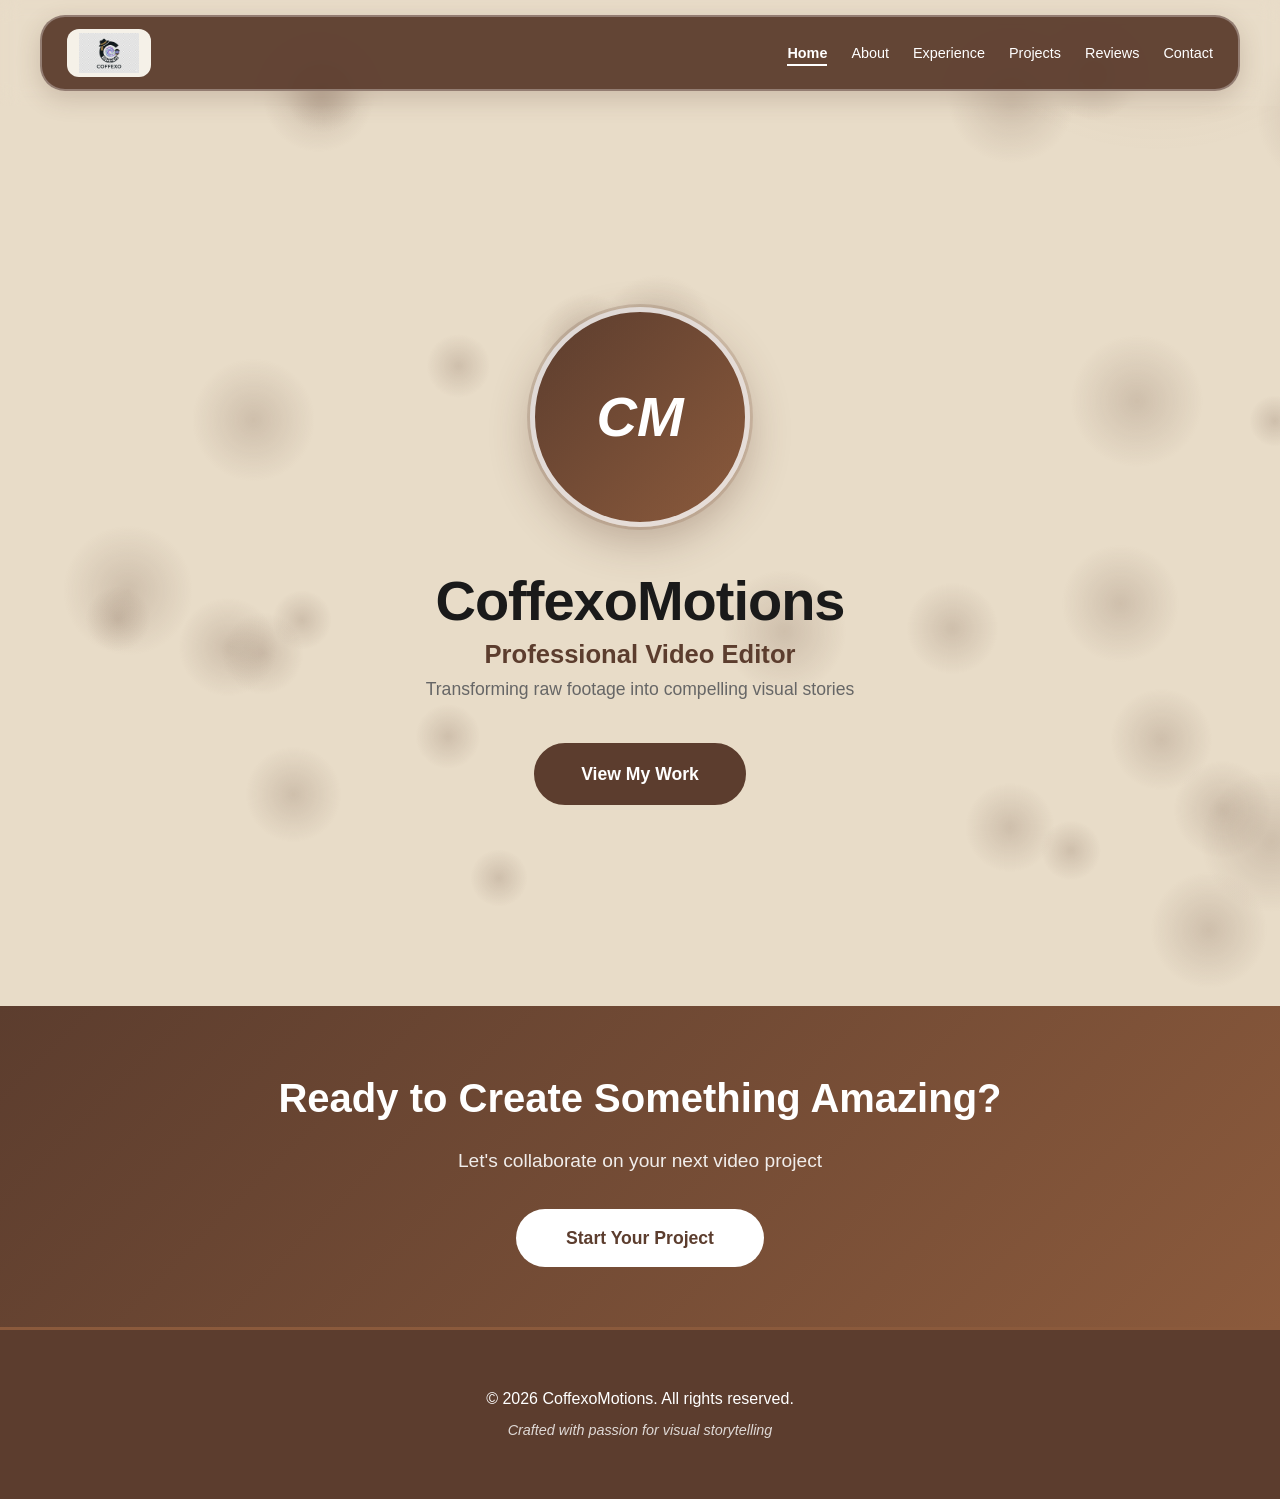
==== commit acfe1569: "Convert to multi-page site and replace expertise emojis with SVG icons Co-Authored-By: Devin AI <158" ====
--- a/index.html
+++ b/index.html
@@ -19,17 +19,17 @@
     <!-- Navigation -->
     <nav class="navbar">
         <div class="container">
-            <a href="#home" class="logo-container">
+            <a href="index.html" class="logo-container">
                 <img src="logo.png" alt="CoffexoMotions logo" class="logo-image" id="logoImage">
                 <span class="logo-placeholder">CoffexoMotions</span>
             </a>
             <ul class="nav-links">
-                <li><a href="#home">HOME</a></li>
-                <li><a href="#about">About</a></li>
-                <li><a href="#experience">Experience</a></li>
-                <li><a href="#portfolio">Projects</a></li>
-                <li><a href="#reviews">Reviews</a></li>
-                <li><a href="#contact">Contact</a></li>
+                <li><a href="index.html" class="active">Home</a></li>
+                <li><a href="about.html">About</a></li>
+                <li><a href="experience.html">Experience</a></li>
+                <li><a href="projects.html">Projects</a></li>
+                <li><a href="reviews.html">Reviews</a></li>
+                <li><a href="contact.html">Contact</a></li>
             </ul>
         </div>
     </nav>
@@ -45,188 +45,9 @@
                 <p class="tagline">Professional Video Editor</p>
                 <p class="subtitle">Transforming raw footage into compelling visual stories</p>
             </div>
-            <a href="#portfolio" class="cta-button">View My Work</a>
+            <a href="projects.html" class="cta-button">View My Work</a>
         </div>
         <div class="hero-decoration"></div>
-    </section>
-
-    <!-- About Section -->
-    <section id="about" class="about">
-        <div class="container">
-            <div class="about-text">
-                <h2>About Me</h2>
-                <p>I'm a passionate video editor with expertise in creating stunning visual content. From cinematic edits to dynamic motion graphics, I specialize in bringing creative visions to life through innovative editing techniques and attention to detail.</p>
-                <div class="about-stats">
-                    <div class="stat">
-                        <h3>50+</h3>
-                        <p>Projects Completed</p>
-                    </div>
-                    <div class="stat">
-                        <h3>5+</h3>
-                        <p>Years Experience</p>
-                    </div>
-                    <div class="stat">
-                        <h3>100%</h3>
-                        <p>Client Satisfaction</p>
-                    </div>
-                </div>
-            </div>
-        </div>
-    </section>
-
-    <!-- Experience Section -->
-    <section id="experience" class="experience">
-        <div class="container">
-            <h2>My Expertise</h2>
-            <div class="experience-grid">
-                <div class="experience-card">
-                    <div class="card-icon">✂️</div>
-                    <h3>Video Editing</h3>
-                    <p>Professional editing with seamless transitions and precise color grading</p>
-                </div>
-                <div class="experience-card">
-                    <div class="card-icon">✨</div>
-                    <h3>Motion Graphics</h3>
-                    <p>Dynamic animations and visual effects that capture attention</p>
-                </div>
-                <div class="experience-card">
-                    <div class="card-icon">🎨</div>
-                    <h3>Color Grading</h3>
-                    <p>Professional color correction and cinematic grading</p>
-                </div>
-                <div class="experience-card">
-                    <div class="card-icon">🔊</div>
-                    <h3>Audio Design</h3>
-                    <p>Sound design, mixing, and audio synchronization</p>
-                </div>
-                <div class="experience-card">
-                    <div class="card-icon">🎬</div>
-                    <h3>Post-Production</h3>
-                    <p>Complete post-production workflow management</p>
-                </div>
-                <div class="experience-card">
-                    <div class="card-icon">🛠️</div>
-                    <h3>Adobe Suite</h3>
-                    <p>Expert in Premiere Pro, After Effects, and Audition</p>
-                </div>
-            </div>
-        </div>
-    </section>
-
-    <!-- Portfolio Section -->
-    <section id="portfolio" class="portfolio">
-        <div class="container">
-            <h2>Recent Projects</h2>
-            <div class="portfolio-filter">
-                <button class="filter-btn active" data-filter="all">All</button>
-                <button class="filter-btn" data-filter="editing">Editing</button>
-                <button class="filter-btn" data-filter="motion">Motion</button>
-                <button class="filter-btn" data-filter="short">Shorts</button>
-            </div>
-            <div class="portfolio-grid">
-                <div class="portfolio-card" data-category="editing">
-                    <div class="portfolio-card-inner">
-                        <div class="video-container">
-                            <iframe width="100%" height="280" src="https://www.youtube.com/embed/" frameborder="0" allowfullscreen></iframe>
-                        </div>
-                        <div class="card-content">
-                            <h3>Project Title</h3>
-                            <p class="category-tag">Editing</p>
-                        </div>
-                    </div>
-                    <div class="card-border"></div>
-                </div>
-                <div class="portfolio-card" data-category="motion">
-                    <div class="portfolio-card-inner">
-                        <div class="video-container">
-                            <iframe width="100%" height="280" src="https://www.youtube.com/embed/" frameborder="0" allowfullscreen></iframe>
-                        </div>
-                        <div class="card-content">
-                            <h3>Project Title</h3>
-                            <p class="category-tag">Motion</p>
-                        </div>
-                    </div>
-                    <div class="card-border"></div>
-                </div>
-                <div class="portfolio-card" data-category="short">
-                    <div class="portfolio-card-inner">
-                        <div class="video-container">
-                            <iframe width="100%" height="280" src="https://www.youtube.com/embed/" frameborder="0" allowfullscreen></iframe>
-                        </div>
-                        <div class="card-content">
-                            <h3>Project Title</h3>
-                            <p class="category-tag">Shorts</p>
-                        </div>
-                    </div>
-                    <div class="card-border"></div>
-                </div>
-                <div class="portfolio-card" data-category="editing">
-                    <div class="portfolio-card-inner">
-                        <div class="video-container">
-                            <iframe width="100%" height="280" src="https://www.youtube.com/embed/" frameborder="0" allowfullscreen></iframe>
-                        </div>
-                        <div class="card-content">
-                            <h3>Project Title</h3>
-                            <p class="category-tag">Editing</p>
-                        </div>
-                    </div>
-                    <div class="card-border"></div>
-                </div>
-                <div class="portfolio-card" data-category="motion">
-                    <div class="portfolio-card-inner">
-                        <div class="video-container">
-                            <iframe width="100%" height="280" src="https://www.youtube.com/embed/" frameborder="0" allowfullscreen></iframe>
-                        </div>
-                        <div class="card-content">
-                            <h3>Project Title</h3>
-                            <p class="category-tag">Motion</p>
-                        </div>
-                    </div>
-                    <div class="card-border"></div>
-                </div>
-                <div class="portfolio-card" data-category="short">
-                    <div class="portfolio-card-inner">
-                        <div class="video-container">
-                            <iframe width="100%" height="280" src="https://www.youtube.com/embed/" frameborder="0" allowfullscreen></iframe>
-                        </div>
-                        <div class="card-content">
-                            <h3>Project Title</h3>
-                            <p class="category-tag">Shorts</p>
-                        </div>
-                    </div>
-                    <div class="card-border"></div>
-                </div>
-            </div>
-        </div>
-    </section>
-
-    <!-- Reviews Section -->
-    <section id="reviews" class="reviews">
-        <div class="container">
-            <h2>Client Reviews</h2>
-            <div class="reviews-grid">
-                <div class="review-card">
-                    <div class="review-stars">⭐⭐⭐⭐⭐</div>
-                    <p class="review-text">"CoffexoMotions delivered an exceptional video that exceeded all my expectations. The attention to detail and creative approach was outstanding!"</p>
-                    <p class="review-author">- Sarah Johnson</p>
-                </div>
-                <div class="review-card">
-                    <div class="review-stars">⭐⭐⭐⭐⭐</div>
-                    <p class="review-text">"Professional, responsive, and incredibly talented. The final product was amazing and our audience loved it. Highly recommended!"</p>
-                    <p class="review-author">- Michael Chen</p>
-                </div>
-                <div class="review-card">
-                    <div class="review-stars">⭐⭐⭐⭐⭐</div>
-                    <p class="review-text">"Working with CoffexoMotions was a game-changer. They brought our vision to life with creativity and technical excellence."</p>
-                    <p class="review-author">- Emma Davis</p>
-                </div>
-                <div class="review-card">
-                    <div class="review-stars">⭐⭐⭐⭐⭐</div>
-                    <p class="review-text">"Best investment we made for our brand. The editing quality and turnaround time was phenomenal. Will definitely work together again!"</p>
-                    <p class="review-author">- James Williams</p>
-                </div>
-            </div>
-        </div>
     </section>
 
     <!-- CTA Section -->
@@ -234,52 +55,7 @@
         <div class="container">
             <h2>Ready to Create Something Amazing?</h2>
             <p>Let's collaborate on your next video project</p>
-            <a href="#about" class="cta-button-large">Start Your Project</a>
-        </div>
-    </section>
-
-    <!-- Contact Section -->
-    <section id="contact" class="contact">
-        <div class="container">
-            <h2>Get In Touch</h2>
-            <div class="contact-content">
-                <div class="contact-info">
-                    <h3>Contact Information</h3>
-                    <div class="info-item">
-                        <span class="icon">📧</span>
-                        <div>
-                            <p class="info-label">Email</p>
-                            <a href="mailto:coffexo.motions@gmail.com">coffexo.motions@gmail.com</a>
-                        </div>
-                    </div>
-                    <div class="info-item">
-                        <span class="icon">🎥</span>
-                        <div>
-                            <p class="info-label">YouTube Channel</p>
-                            <a href="https://youtube.com/@coffexo?si=UUgOv5bfUAkDJe6Q" target="_blank" rel="noopener">Subscribe to CoffexoMotions</a>
-                        </div>
-                    </div>
-                </div>
-                <div class="about-contact">
-                    <h3>Send a Message</h3>
-                    <form class="contact-form" id="contactForm">
-                        <div class="form-group">
-                            <label for="name">Name</label>
-                            <input type="text" id="name" placeholder="Your name" required>
-                        </div>
-                        <div class="form-group">
-                            <label for="email">Email</label>
-                            <input type="email" id="email" placeholder="your.email@example.com" required>
-                        </div>
-                        <div class="form-group">
-                            <label for="message">Message</label>
-                            <textarea id="message" placeholder="Tell me about your project" rows="4" required></textarea>
-                        </div>
-                        <button type="submit" class="submit-btn">Send Message</button>
-                        <p class="form-status" id="formStatus" role="status" aria-live="polite"></p>
-                    </form>
-                </div>
-            </div>
+            <a href="contact.html" class="cta-button-large">Start Your Project</a>
         </div>
     </section>
 
@@ -293,4 +69,4 @@
 
     <script src="script.js"></script>
 </body>
-</html>+</html>
--- a/styles.css
+++ b/styles.css
@@ -166,8 +166,18 @@
     transition: width 0.3s ease;
 }
 
-.nav-links a:hover::after {
+.nav-links a:hover::after,
+.nav-links a.active::after {
     width: 100%;
+}
+
+.nav-links a.active {
+    font-weight: 700;
+}
+
+/* ===== Inner page layout ===== */
+.page-main {
+    min-height: calc(100vh - 230px);
 }
 
 /* ===== Hero Section ===== */
@@ -457,9 +467,29 @@
 }
 
 .card-icon {
-    font-size: 3rem;
-    margin-bottom: 1rem;
-    display: block;
+    width: 72px;
+    height: 72px;
+    margin: 0 auto 1.5rem;
+    display: flex;
+    align-items: center;
+    justify-content: center;
+    border-radius: 50%;
+    background: var(--bg-light);
+    border: 2px solid rgba(92, 61, 46, 0.15);
+    color: var(--brown-dark);
+    transition: var(--transition);
+}
+
+.card-icon svg {
+    width: 34px;
+    height: 34px;
+}
+
+.experience-card:hover .card-icon {
+    background: var(--brown-dark);
+    color: white;
+    border-color: var(--brown-dark);
+    transform: scale(1.05);
 }
 
 .experience-card h3 {
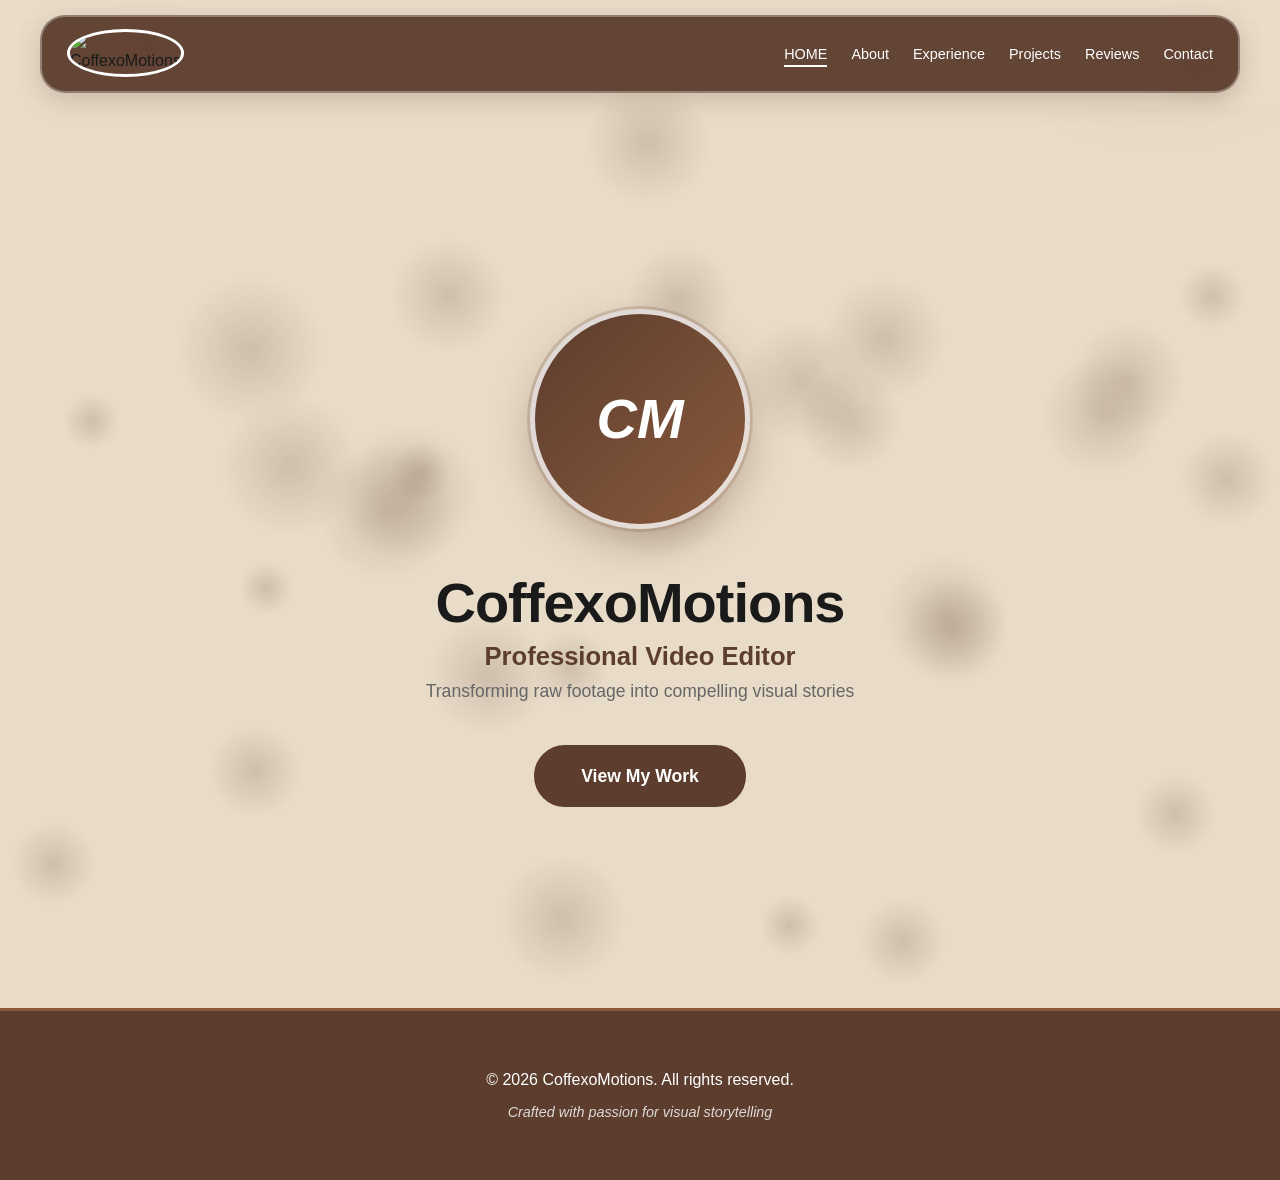
==== commit a8f09a26: "Refactor: Convert to multi-page navigation structure with SVG icons" ====
--- a/index.html
+++ b/index.html
@@ -4,12 +4,6 @@
     <meta charset="UTF-8">
     <meta name="viewport" content="width=device-width, initial-scale=1.0">
     <title>CoffexoMotions - Video Editing Portfolio</title>
-    <meta name="description" content="CoffexoMotions - professional video editor specializing in editing, motion graphics, color grading, and post-production. View recent work and get in touch.">
-    <meta property="og:title" content="CoffexoMotions - Video Editing Portfolio">
-    <meta property="og:description" content="Professional video editing, motion graphics, and post-production by CoffexoMotions.">
-    <meta property="og:type" content="website">
-    <meta property="og:image" content="logo.png">
-    <link rel="icon" type="image/png" href="logo.png">
     <link rel="stylesheet" href="styles.css">
 </head>
 <body>
@@ -19,23 +13,23 @@
     <!-- Navigation -->
     <nav class="navbar">
         <div class="container">
-            <a href="index.html" class="logo-container">
-                <img src="logo.png" alt="CoffexoMotions logo" class="logo-image" id="logoImage">
-                <span class="logo-placeholder">CoffexoMotions</span>
-            </a>
+            <div class="logo-container">
+                <img src="" alt="CoffexoMotions" class="logo-image" id="logoImage">
+                <span class="logo-placeholder">Your Logo</span>
+            </div>
             <ul class="nav-links">
-                <li><a href="index.html" class="active">Home</a></li>
-                <li><a href="about.html">About</a></li>
-                <li><a href="experience.html">Experience</a></li>
-                <li><a href="projects.html">Projects</a></li>
-                <li><a href="reviews.html">Reviews</a></li>
-                <li><a href="contact.html">Contact</a></li>
+                <li><a href="index.html" class="nav-link active">HOME</a></li>
+                <li><a href="pages/about.html" class="nav-link">About</a></li>
+                <li><a href="pages/experience.html" class="nav-link">Experience</a></li>
+                <li><a href="pages/portfolio.html" class="nav-link">Projects</a></li>
+                <li><a href="pages/reviews.html" class="nav-link">Reviews</a></li>
+                <li><a href="pages/contact.html" class="nav-link">Contact</a></li>
             </ul>
         </div>
     </nav>
 
     <!-- Hero Section -->
-    <section id="home" class="hero">
+    <section class="hero">
         <div class="hero-content">
             <div class="profile-circle">
                 <div class="profile-initials">CM</div>
@@ -45,18 +39,9 @@
                 <p class="tagline">Professional Video Editor</p>
                 <p class="subtitle">Transforming raw footage into compelling visual stories</p>
             </div>
-            <a href="projects.html" class="cta-button">View My Work</a>
+            <a href="pages/portfolio.html" class="cta-button">View My Work</a>
         </div>
         <div class="hero-decoration"></div>
-    </section>
-
-    <!-- CTA Section -->
-    <section class="cta-section">
-        <div class="container">
-            <h2>Ready to Create Something Amazing?</h2>
-            <p>Let's collaborate on your next video project</p>
-            <a href="contact.html" class="cta-button-large">Start Your Project</a>
-        </div>
     </section>
 
     <!-- Footer -->
@@ -69,4 +54,4 @@
 
     <script src="script.js"></script>
 </body>
-</html>
+</html>
--- a/styles.css
+++ b/styles.css
@@ -90,20 +90,17 @@
 
 .logo-container {
     position: relative;
-    display: flex;
-    align-items: center;
-    height: 48px;
-    padding: 4px 12px;
-    background: var(--bg-light);
-    border-radius: 12px;
+    width: 50px;
+    height: 50px;
     cursor: pointer;
 }
 
 .logo-image {
+    width: 100%;
     height: 100%;
-    width: auto;
-    max-width: 140px;
-    object-fit: contain;
+    border-radius: 50%;
+    border: 3px solid white;
+    object-fit: cover;
     transition: all 0.3s cubic-bezier(0.34, 1.56, 0.64, 1);
     animation: logoHoverReady 0.6s ease-in-out 2s infinite;
 }
@@ -171,15 +168,6 @@
     width: 100%;
 }
 
-.nav-links a.active {
-    font-weight: 700;
-}
-
-/* ===== Inner page layout ===== */
-.page-main {
-    min-height: calc(100vh - 230px);
-}
-
 /* ===== Hero Section ===== */
 .hero {
     padding: 100px 20px;
@@ -286,23 +274,27 @@
     box-shadow: 0 15px 30px rgba(92, 61, 46, 0.3);
 }
 
-/* ===== About Section ===== */
-.about {
+/* ===== Page Section ===== */
+.page-section {
     background: linear-gradient(135deg, var(--bg-cream) 0%, var(--bg-light) 100%);
     padding: 80px 20px;
-}
-
+    min-height: calc(100vh - 200px);
+}
+
+.page-section h2 {
+    font-size: 2.8rem;
+    text-align: center;
+    margin-bottom: 3rem;
+    color: var(--brown-dark);
+    font-weight: 800;
+}
+
+/* ===== About Section ===== */
 .about-wrapper {
     display: grid;
     grid-template-columns: 1fr 1fr;
     gap: 4rem;
     align-items: start;
-}
-
-.about-text {
-    max-width: 850px;
-    margin: 0 auto;
-    text-align: center;
 }
 
 .about-text h2 {
@@ -419,19 +411,6 @@
 }
 
 /* ===== Experience Section ===== */
-.experience {
-    background-color: var(--bg-cream);
-    padding: 80px 20px;
-}
-
-.experience h2 {
-    font-size: 2.8rem;
-    text-align: center;
-    margin-bottom: 4rem;
-    color: var(--brown-dark);
-    font-weight: 800;
-}
-
 .experience-grid {
     display: grid;
     grid-template-columns: repeat(auto-fit, minmax(280px, 1fr));
@@ -467,29 +446,19 @@
 }
 
 .card-icon {
-    width: 72px;
-    height: 72px;
-    margin: 0 auto 1.5rem;
-    display: flex;
-    align-items: center;
-    justify-content: center;
-    border-radius: 50%;
-    background: var(--bg-light);
-    border: 2px solid rgba(92, 61, 46, 0.15);
-    color: var(--brown-dark);
-    transition: var(--transition);
+    font-size: 3rem;
+    margin-bottom: 1rem;
+    display: block;
+    width: 60px;
+    height: 60px;
+    margin-left: auto;
+    margin-right: auto;
+    color: var(--brown-dark);
 }
 
 .card-icon svg {
-    width: 34px;
-    height: 34px;
-}
-
-.experience-card:hover .card-icon {
-    background: var(--brown-dark);
-    color: white;
-    border-color: var(--brown-dark);
-    transform: scale(1.05);
+    width: 100%;
+    height: 100%;
 }
 
 .experience-card h3 {
@@ -506,19 +475,6 @@
 }
 
 /* ===== Portfolio Section ===== */
-.portfolio {
-    background: linear-gradient(135deg, var(--bg-light) 0%, var(--bg-cream) 100%);
-    padding: 80px 20px;
-}
-
-.portfolio h2 {
-    font-size: 2.8rem;
-    text-align: center;
-    margin-bottom: 2rem;
-    color: var(--brown-dark);
-    font-weight: 800;
-}
-
 .portfolio-filter {
     display: flex;
     justify-content: center;
@@ -641,19 +597,6 @@
 }
 
 /* ===== Reviews Section ===== */
-.reviews {
-    background-color: var(--bg-cream);
-    padding: 80px 20px;
-}
-
-.reviews h2 {
-    font-size: 2.8rem;
-    text-align: center;
-    margin-bottom: 4rem;
-    color: var(--brown-dark);
-    font-weight: 800;
-}
-
 .reviews-grid {
     display: grid;
     grid-template-columns: repeat(auto-fit, minmax(280px, 1fr));
@@ -686,9 +629,13 @@
 }
 
 .review-stars {
-    font-size: 1.2rem;
+    display: flex;
+    gap: 0.5rem;
     margin-bottom: 1rem;
-    display: block;
+}
+
+.star-icon {
+    color: #FFC107;
 }
 
 .review-text {
@@ -744,44 +691,23 @@
 }
 
 /* ===== Contact Section ===== */
-.contact {
-    background-color: var(--bg-cream);
-    padding: 80px 20px;
-}
-
-.contact h2 {
-    font-size: 2.8rem;
-    text-align: center;
-    margin-bottom: 3rem;
-    color: var(--brown-dark);
-    font-weight: 800;
-}
-
 .contact-content {
-    max-width: 1000px;
-    margin: 0 auto;
     display: grid;
     grid-template-columns: 1fr 1fr;
     gap: 3rem;
-    align-items: start;
-}
-
-.form-status {
-    margin: 0.75rem 0 0;
-    font-size: 0.95rem;
-    color: var(--brown-dark);
-    font-weight: 600;
-    opacity: 0;
-    transition: opacity 0.3s ease;
-}
-
-.form-status.visible {
-    opacity: 1;
+    max-width: 900px;
+    margin: 0 auto;
 }
 
 .contact-info h3 {
     font-size: 1.5rem;
     margin-bottom: 2rem;
+    color: var(--brown-dark);
+}
+
+.contact-form-section h3 {
+    font-size: 1.5rem;
+    margin-bottom: 1.5rem;
     color: var(--brown-dark);
 }
 
@@ -805,6 +731,14 @@
 .info-item .icon {
     font-size: 2rem;
     flex-shrink: 0;
+    width: 50px;
+    height: 50px;
+    color: var(--brown-dark);
+}
+
+.info-item .icon svg {
+    width: 100%;
+    height: 100%;
 }
 
 .info-label {
@@ -908,32 +842,27 @@
         gap: 2rem;
     }
 
+    .about-stats {
+        grid-template-columns: 1fr;
+    }
+
+    .experience-grid {
+        grid-template-columns: 1fr;
+    }
+
+    .portfolio-grid {
+        gap: 2rem;
+    }
+
+    .reviews-grid {
+        grid-template-columns: 1fr;
+    }
+
     .contact-content {
         grid-template-columns: 1fr;
-        gap: 2rem;
-    }
-
-    .about-stats {
-        grid-template-columns: 1fr;
-    }
-
-    .experience-grid {
-        grid-template-columns: 1fr;
-    }
-
-    .portfolio-grid {
-        gap: 2rem;
-    }
-
-    .reviews-grid {
-        grid-template-columns: 1fr;
-    }
-
-    .experience h2,
-    .portfolio h2,
-    .reviews h2,
-    .about-text h2,
-    .contact h2 {
+    }
+
+    .page-section h2 {
         font-size: 2rem;
     }
 
@@ -971,4 +900,4 @@
         padding: 8px 16px;
         font-size: 0.85rem;
     }
-}+}
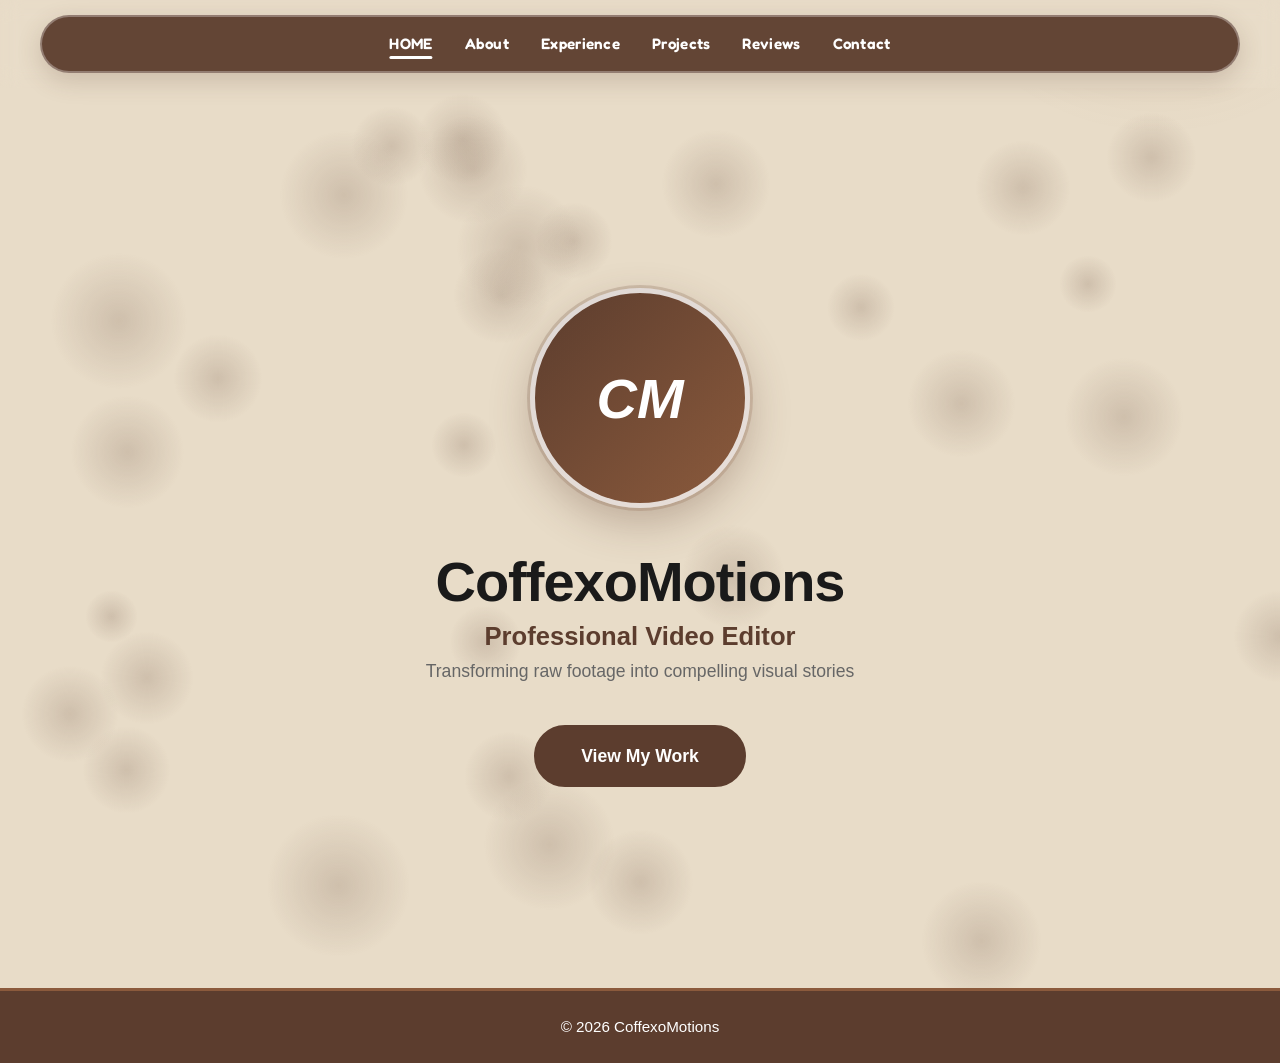
==== commit d6f51fbb: "Update: Remove logo, center nav, update fonts to Fredoka, remove Get In Touch from About, slim foote" ====
--- a/index.html
+++ b/index.html
@@ -5,6 +5,7 @@
     <meta name="viewport" content="width=device-width, initial-scale=1.0">
     <title>CoffexoMotions - Video Editing Portfolio</title>
     <link rel="stylesheet" href="styles.css">
+    <link href="https://fonts.googleapis.com/css2?family=Fredoka:wght@300;400;500;600;700&display=swap" rel="stylesheet">
 </head>
 <body>
     <!-- Animated Particles Background -->
@@ -13,10 +14,6 @@
     <!-- Navigation -->
     <nav class="navbar">
         <div class="container">
-            <div class="logo-container">
-                <img src="" alt="CoffexoMotions" class="logo-image" id="logoImage">
-                <span class="logo-placeholder">Your Logo</span>
-            </div>
             <ul class="nav-links">
                 <li><a href="index.html" class="nav-link active">HOME</a></li>
                 <li><a href="pages/about.html" class="nav-link">About</a></li>
@@ -47,8 +44,7 @@
     <!-- Footer -->
     <footer class="footer">
         <div class="container">
-            <p>&copy; 2026 CoffexoMotions. All rights reserved.</p>
-            <p class="footer-subtitle">Crafted with passion for visual storytelling</p>
+            <p>&copy; 2026 CoffexoMotions</p>
         </div>
     </footer>
 
--- a/styles.css
+++ b/styles.css
@@ -79,93 +79,56 @@
 
 .navbar .container {
     display: flex;
-    justify-content: space-between;
+    justify-content: center;
     align-items: center;
     background: rgba(92, 61, 46, 0.95);
-    padding: 12px 25px;
-    border-radius: 25px;
+    padding: 14px 30px;
+    border-radius: 30px;
     box-shadow: 0 8px 25px rgba(92, 61, 46, 0.2);
     border: 2px solid rgba(255, 255, 255, 0.3);
 }
 
-.logo-container {
-    position: relative;
-    width: 50px;
-    height: 50px;
-    cursor: pointer;
-}
-
-.logo-image {
-    width: 100%;
-    height: 100%;
-    border-radius: 50%;
-    border: 3px solid white;
-    object-fit: cover;
-    transition: all 0.3s cubic-bezier(0.34, 1.56, 0.64, 1);
-    animation: logoHoverReady 0.6s ease-in-out 2s infinite;
-}
-
-.logo-image:hover {
-    transform: scale(1.15) translateY(-5px);
-    box-shadow: 0 10px 30px rgba(92, 61, 46, 0.4);
-}
-
-.logo-placeholder {
-    position: absolute;
-    top: 50%;
-    left: 50%;
-    transform: translate(-50%, -50%);
-    color: white;
-    font-size: 0.7rem;
-    font-weight: bold;
-    text-align: center;
-    width: 100%;
-    opacity: 0.8;
-    pointer-events: none;
-}
-
-.logo-image ~ .logo-placeholder {
-    display: none;
-}
-
-@keyframes logoHoverReady {
-    0%, 100% {
-        transform: scale(1);
-    }
-    50% {
-        transform: scale(1.05);
-    }
-}
-
 .nav-links {
     display: flex;
     list-style: none;
-    gap: 1.5rem;
+    gap: 2rem;
+    justify-content: center;
+    align-items: center;
 }
 
 .nav-links a {
     color: white;
     text-decoration: none;
-    font-weight: 500;
-    font-size: 0.9rem;
+    font-weight: 600;
+    font-size: 0.95rem;
     transition: var(--transition);
     position: relative;
+    font-family: 'Fredoka', sans-serif;
+    letter-spacing: 0.3px;
+    text-transform: capitalize;
 }
 
 .nav-links a::after {
     content: '';
     position: absolute;
-    bottom: -5px;
-    left: 0;
+    bottom: -6px;
+    left: 50%;
+    transform: translateX(-50%);
     width: 0;
-    height: 2px;
+    height: 3px;
     background: white;
-    transition: width 0.3s ease;
+    border-radius: 3px;
+    transition: width 0.3s cubic-bezier(0.34, 1.56, 0.64, 1);
 }
 
 .nav-links a:hover::after,
 .nav-links a.active::after {
     width: 100%;
+}
+
+.nav-links a:hover {
+    transform: translateY(-2px);
+    letter-spacing: 0.5px;
 }
 
 /* ===== Hero Section ===== */
@@ -292,7 +255,7 @@
 /* ===== About Section ===== */
 .about-wrapper {
     display: grid;
-    grid-template-columns: 1fr 1fr;
+    grid-template-columns: 1fr;
     gap: 4rem;
     align-items: start;
 }
@@ -345,16 +308,7 @@
 }
 
 .about-contact {
-    background: white;
-    padding: 2.5rem;
-    border-radius: var(--border-radius);
-    box-shadow: 0 10px 30px rgba(0, 0, 0, 0.08);
-}
-
-.about-contact h3 {
-    font-size: 1.8rem;
-    margin-bottom: 1.5rem;
-    color: var(--brown-dark);
+    display: none;
 }
 
 .contact-form {
@@ -767,18 +721,17 @@
     background-color: var(--brown-dark);
     color: white;
     text-align: center;
-    padding: 3rem 20px;
+    padding: 1.5rem 20px;
     border-top: 3px solid var(--brown-light);
 }
 
 .footer p {
-    margin: 0.5rem 0;
+    margin: 0;
+    font-size: 0.95rem;
 }
 
 .footer-subtitle {
-    font-size: 0.9rem;
-    opacity: 0.8;
-    font-style: italic;
+    display: none;
 }
 
 /* ===== Animations ===== */
@@ -803,20 +756,16 @@
 /* ===== Responsive Design ===== */
 @media (max-width: 768px) {
     .navbar .container {
-        flex-direction: column;
+        padding: 12px 20px;
+    }
+
+    .nav-links {
         gap: 1rem;
-    }
-
-    .nav-links {
-        gap: 0.8rem;
-        font-size: 0.8rem;
         flex-wrap: wrap;
-        justify-content: center;
-    }
-
-    .logo-container {
-        width: 40px;
-        height: 40px;
+    }
+
+    .nav-links a {
+        font-size: 0.85rem;
     }
 
     .hero {
@@ -872,6 +821,14 @@
 }
 
 @media (max-width: 480px) {
+    .nav-links {
+        gap: 0.7rem;
+    }
+
+    .nav-links a {
+        font-size: 0.75rem;
+    }
+
     .hero-text h1 {
         font-size: 1.8rem;
     }
